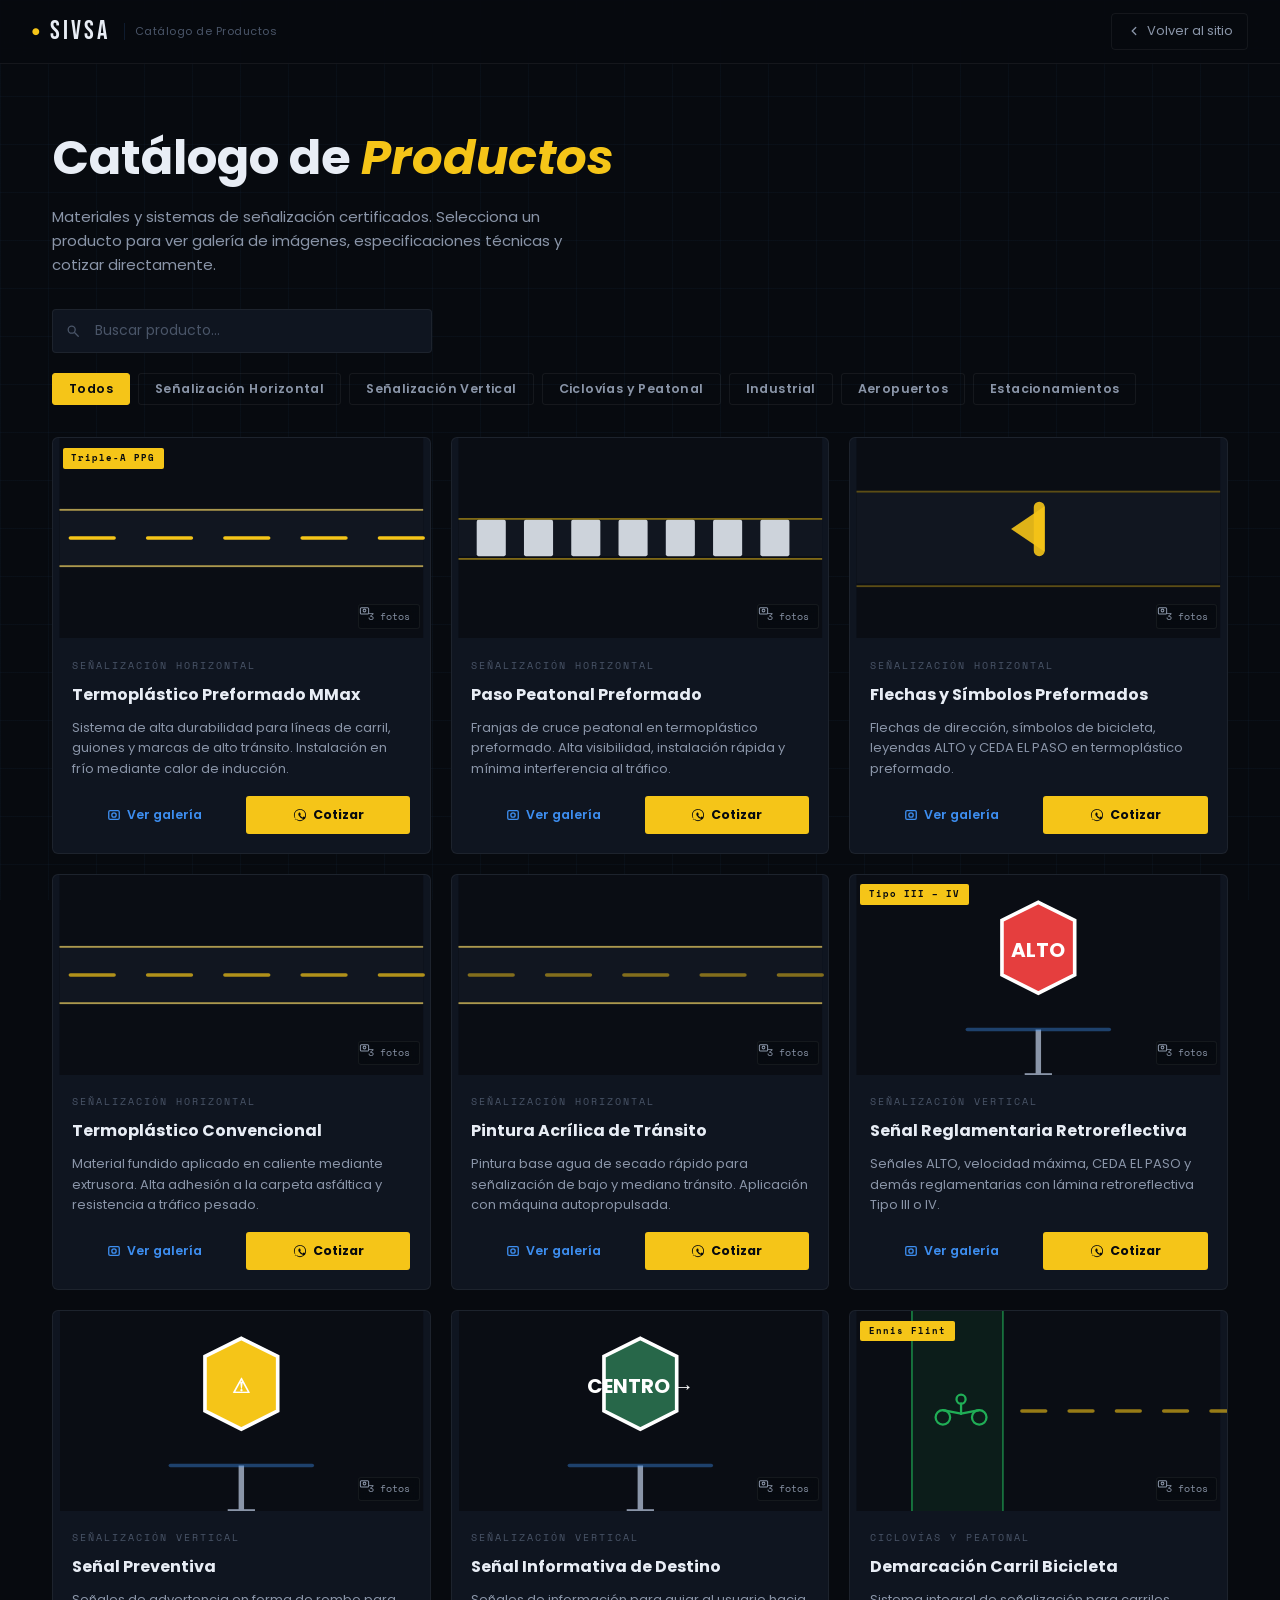
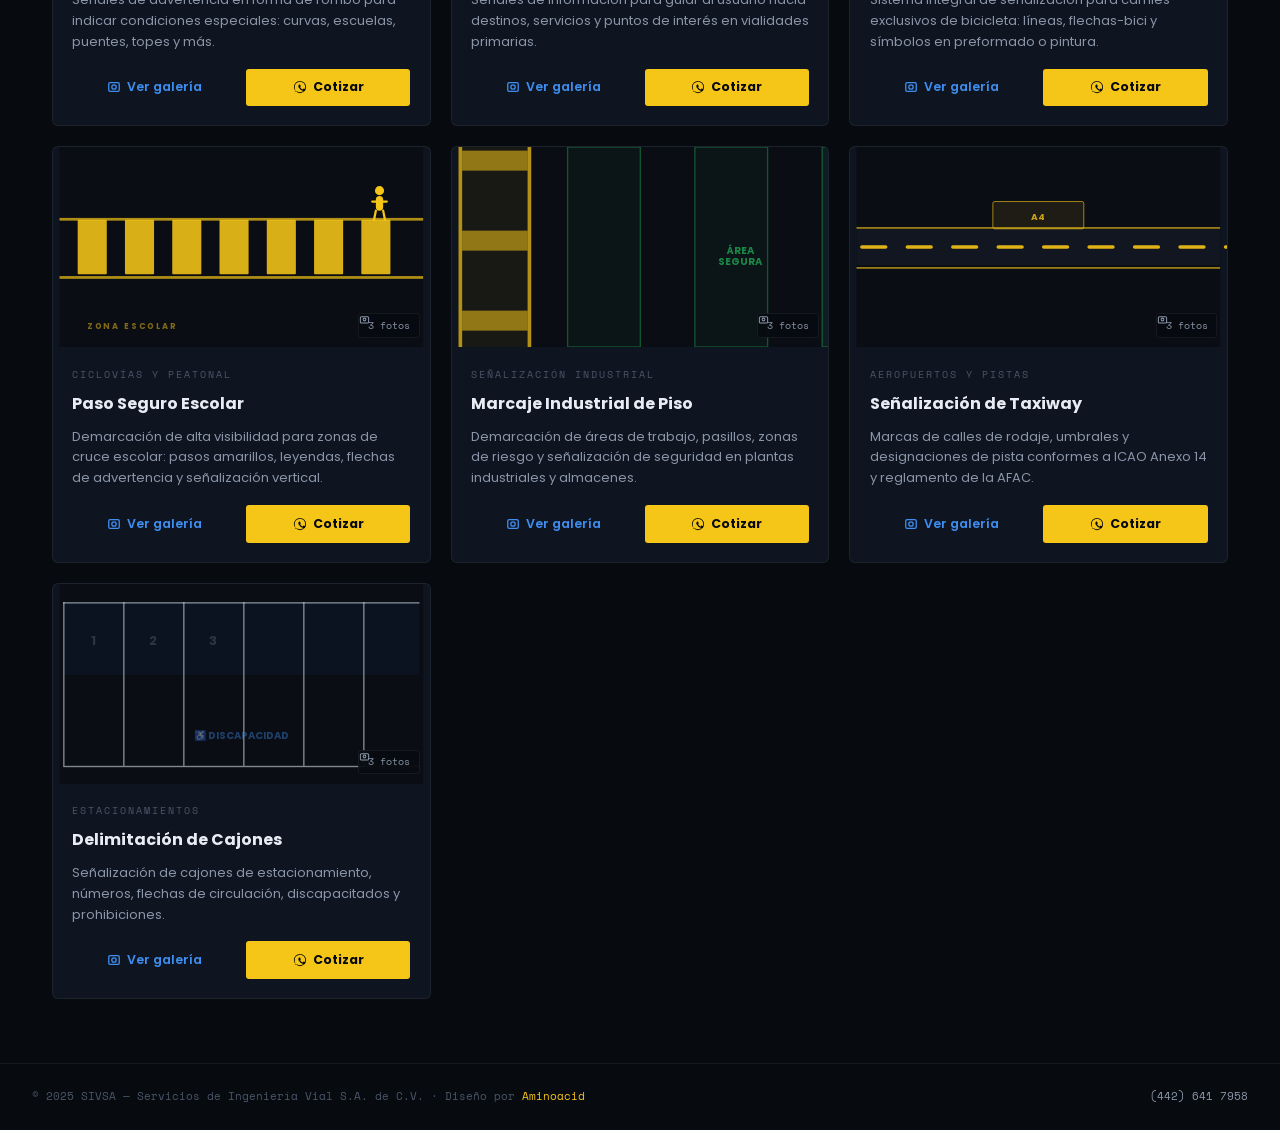
==== Presentacion/index.html @ 57bcfd69 "presentation" ====
<!DOCTYPE html>
<html lang="es">
<head>
<meta charset="UTF-8">
<meta name="viewport" content="width=device-width, initial-scale=1.0">
<meta name="description" content="SIVSA — Catálogo de productos de señalización vial. Termoplásticos preformados, señalética vertical, ciclovías y más.">
<title>Catálogo de Productos — SIVSA</title>
<link rel="preconnect" href="https://fonts.googleapis.com">
<link rel="preconnect" href="https://fonts.gstatic.com" crossorigin>
<link href="https://fonts.googleapis.com/css2?family=Bebas+Neue&family=Poppins:ital,wght@0,400;0,500;0,600;0,700;1,400;1,600&family=Space+Mono:wght@400&display=swap" rel="stylesheet">
<style>
:root{
  --bg:#070A0F;--bg2:#0C1018;--bgc:#0F1520;--bge:#18202C;
  --a:#F5C518;--ad:rgba(245,197,24,.10);--ag:rgba(245,197,24,.22);--ab:rgba(245,197,24,.28);
  --b:#3D8EF0;--bd:rgba(61,142,240,.07);--bb:rgba(61,142,240,.14);
  --t1:#E8EDF5;--t2:#8A95A8;--t3:#4A5568;
  --bc:rgba(255,255,255,.06);--gl:rgba(61,142,240,.038);
  --fh:'Poppins',system-ui,sans-serif;
  --fb:'Poppins',system-ui,sans-serif;
  --fm:'Space Mono',monospace;
  --ease:.22s ease;
}
*,*::before,*::after{box-sizing:border-box;margin:0;padding:0}
html{scroll-behavior:smooth}
body{background:var(--bg);color:var(--t1);font-family:var(--fb);font-size:16px;line-height:1.6;overflow-x:hidden;
  background-image:linear-gradient(var(--gl) 1px,transparent 1px),linear-gradient(90deg,var(--gl) 1px,transparent 1px);
  background-size:48px 48px;background-attachment:fixed}
a{color:inherit;text-decoration:none}
svg{display:block}
button{cursor:pointer;font-family:inherit}

/* HEADER */
.site-header{
  position:sticky;top:0;z-index:50;
  background:rgba(7,10,15,.94);backdrop-filter:blur(14px);-webkit-backdrop-filter:blur(14px);
  border-bottom:1px solid var(--bc);padding:0 2rem;
  display:flex;align-items:center;justify-content:space-between;height:64px}
.header-logo{display:flex;align-items:center;gap:10px}
.logo-word{font-family:'Bebas Neue',sans-serif;font-size:26px;letter-spacing:3px;color:var(--t1)}
.logo-dot{color:var(--a);font-size:9px}
.logo-tag{font-size:11px;color:var(--t3);letter-spacing:.5px;border-left:1px solid var(--bb);padding-left:10px;margin-left:4px}
.header-back{display:flex;align-items:center;gap:6px;font-size:13px;color:var(--t2);
  padding:.45rem .9rem;border:1px solid var(--bc);border-radius:4px;
  transition:color var(--ease),border-color var(--ease)}
.header-back:hover{color:var(--a);border-color:var(--ab)}
.header-back svg{width:14px;height:14px}

/* PAGE TITLE */
.cat-hero{padding:3.5rem 2rem 2rem;max-width:1240px;margin:0 auto}
.cat-hero h1{font-family:var(--fh);font-size:clamp(1.8rem,4vw,3rem);font-weight:700;margin-bottom:.5rem}
.cat-hero p{font-size:15px;color:var(--t2);max-width:560px}

/* CONTROLS: SEARCH + FILTER */
.controls{max-width:1240px;margin:0 auto;padding:0 2rem 2rem;
  display:flex;flex-direction:column;gap:1.25rem}
.search-wrap{position:relative;max-width:380px}
.search-wrap input{
  width:100%;background:var(--bgc);border:1px solid var(--bc);border-radius:4px;
  padding:.65rem 1rem .65rem 2.6rem;color:var(--t1);font-size:14px;outline:none;
  transition:border-color var(--ease);font-family:var(--fb)}
.search-wrap input::placeholder{color:var(--t3)}
.search-wrap input:focus{border-color:var(--bb)}
.search-wrap svg{position:absolute;left:.85rem;top:50%;transform:translateY(-50%);
  width:14px;height:14px;color:var(--t3);pointer-events:none}
.filters{display:flex;gap:.5rem;flex-wrap:wrap}
.filter-btn{
  background:none;border:1px solid var(--bc);border-radius:3px;
  padding:.4rem 1rem;font-size:12.5px;font-weight:600;color:var(--t2);
  letter-spacing:.4px;transition:all var(--ease)}
.filter-btn:hover{border-color:var(--bb);color:var(--t1)}
.filter-btn.active{background:var(--a);border-color:var(--a);color:var(--bg)}

/* PRODUCT GRID */
.cat-grid{
  max-width:1240px;margin:0 auto;padding:0 2rem 4rem;
  display:grid;grid-template-columns:repeat(3,1fr);gap:1.25rem}
.product-card{
  background:var(--bgc);border:1px solid var(--bc);border-radius:6px;
  overflow:hidden;display:flex;flex-direction:column;
  transition:border-color var(--ease),transform var(--ease),box-shadow var(--ease);
  animation:cardIn .4s ease both}
@keyframes cardIn{from{opacity:0;transform:translateY(16px)}to{opacity:1;transform:translateY(0)}}
.product-card:hover{border-color:var(--bb);transform:translateY(-3px);box-shadow:0 12px 32px rgba(0,0,0,.3)}

.card-visual{
  position:relative;height:200px;overflow:hidden;
  display:flex;align-items:center;justify-content:center;cursor:pointer}
.card-visual svg{width:100%;height:100%;position:absolute;inset:0}
.card-photo-count{
  position:absolute;bottom:.6rem;right:.6rem;
  background:rgba(7,10,15,.8);backdrop-filter:blur(6px);
  border:1px solid var(--bc);border-radius:3px;
  padding:.2rem .55rem;font-family:var(--fm);font-size:10px;color:var(--t2);
  display:flex;align-items:center;gap:5px}
.card-photo-count svg{width:11px;height:11px}
.card-badge{
  position:absolute;top:.6rem;left:.6rem;
  background:var(--a);color:var(--bg);
  font-family:var(--fm);font-size:9px;font-weight:700;letter-spacing:1px;
  padding:.2rem .55rem;border-radius:2px}

.card-body{padding:1.2rem;flex:1;display:flex;flex-direction:column;gap:.75rem}
.card-cat{font-family:var(--fm);font-size:9.5px;letter-spacing:2px;text-transform:uppercase;color:var(--t3)}
.card-name{font-size:1rem;font-weight:700;line-height:1.3}
.card-desc{font-size:13px;color:var(--t2);line-height:1.6;flex:1}
.card-actions{display:flex;gap:.6rem;margin-top:.25rem}
.btn-gallery{
  flex:1;background:none;border:1px solid var(--bm);border-radius:3px;
  padding:.55rem;font-size:12.5px;font-weight:600;color:var(--b);
  display:flex;align-items:center;justify-content:center;gap:6px;
  transition:background var(--ease),border-color var(--ease),color var(--ease)}
.btn-gallery:hover{background:var(--bd);border-color:var(--b);color:var(--t1)}
.btn-gallery svg{width:14px;height:14px}
.btn-quote{
  flex:1;background:var(--a);border:none;border-radius:3px;
  padding:.55rem;font-size:12.5px;font-weight:700;color:var(--bg);
  display:flex;align-items:center;justify-content:center;gap:6px;
  transition:background var(--ease),transform var(--ease)}
.btn-quote:hover{background:#FFD43B;transform:translateY(-1px)}
.btn-quote svg{width:14px;height:14px}

/* EMPTY STATE */
.empty-state{
  grid-column:1/-1;text-align:center;padding:4rem 2rem;
  color:var(--t3);font-size:14px}
.empty-state svg{width:40px;height:40px;margin:0 auto 1rem;opacity:.3}

/* LIGHTBOX */
.lb{
  position:fixed;inset:0;z-index:200;
  display:flex;flex-direction:column;
  background:rgba(4,6,10,.96);backdrop-filter:blur(20px);-webkit-backdrop-filter:blur(20px);
  opacity:0;pointer-events:none;transition:opacity .28s ease}
.lb.open{opacity:1;pointer-events:all}

.lb-top{
  display:flex;align-items:center;justify-content:space-between;
  padding:.9rem 1.5rem;border-bottom:1px solid var(--bc);flex-shrink:0}
.lb-top-left{display:flex;align-items:center;gap:1rem}
.lb-cat{font-family:var(--fm);font-size:9.5px;letter-spacing:2px;text-transform:uppercase;color:var(--a)}
.lb-name{font-size:1.1rem;font-weight:700}
.lb-close{
  background:none;border:1px solid var(--bc);border-radius:3px;
  width:36px;height:36px;display:flex;align-items:center;justify-content:center;
  color:var(--t2);font-size:18px;transition:border-color var(--ease),color var(--ease)}
.lb-close:hover{border-color:var(--t2);color:var(--t1)}

.lb-body{flex:1;display:grid;grid-template-columns:1fr 340px;overflow:hidden;min-height:0}

/* Visual panel */
.lb-visual-wrap{
  position:relative;background:var(--bg2);display:flex;align-items:center;justify-content:center;overflow:hidden}
.lb-visual-frame{width:100%;height:100%;position:relative;overflow:hidden}
.lb-slide{
  position:absolute;inset:0;display:flex;align-items:center;justify-content:center;
  transition:opacity .3s ease,transform .3s ease}
.lb-slide.active{opacity:1;transform:translateX(0);z-index:1}
.lb-slide.prev-exit{opacity:0;transform:translateX(-3%);z-index:0}
.lb-slide.next-exit{opacity:0;transform:translateX(3%);z-index:0}
.lb-slide svg{width:100%;height:100%;object-fit:cover}
.lb-slide-label{
  position:absolute;bottom:1.2rem;left:1.2rem;
  background:rgba(7,10,15,.85);border:1px solid var(--bc);
  border-radius:3px;padding:.35rem .7rem;
  font-family:var(--fm);font-size:10px;color:var(--t2)}

/* Nav arrows */
.lb-arr{
  position:absolute;top:50%;transform:translateY(-50%);
  background:rgba(7,10,15,.8);border:1px solid var(--bc);border-radius:3px;
  width:40px;height:40px;display:flex;align-items:center;justify-content:center;
  color:var(--t1);font-size:18px;z-index:10;
  transition:background var(--ease),border-color var(--ease)}
.lb-arr:hover{background:rgba(245,197,24,.15);border-color:var(--ab)}
.lb-arr.left{left:1rem}
.lb-arr.right{right:1rem}

/* Thumbnail strip */
.lb-thumbs{
  position:absolute;bottom:1rem;left:50%;transform:translateX(-50%);
  display:flex;gap:.4rem;z-index:10}
.lb-thumb{
  width:52px;height:36px;border-radius:3px;overflow:hidden;
  border:2px solid transparent;cursor:pointer;
  transition:border-color var(--ease),opacity var(--ease);opacity:.5}
.lb-thumb.active{border-color:var(--a);opacity:1}
.lb-thumb svg{width:100%;height:100%}

/* Info panel */
.lb-info{
  border-left:1px solid var(--bc);padding:1.5rem;
  display:flex;flex-direction:column;gap:1.25rem;overflow-y:auto}
.lb-img-desc{font-size:13px;color:var(--t2);line-height:1.65;
  padding:.75rem;background:var(--bge);border-radius:3px}
.lb-specs-title{font-family:var(--fm);font-size:9.5px;letter-spacing:2px;text-transform:uppercase;color:var(--t3)}
.lb-specs{display:flex;flex-direction:column;gap:.5rem}
.lb-spec{display:flex;justify-content:space-between;align-items:flex-start;gap:1rem;
  padding:.5rem 0;border-bottom:1px solid var(--bc);font-size:13px}
.lb-spec:last-child{border:none}
.spec-k{color:var(--t3);flex-shrink:0}
.spec-v{color:var(--t1);font-weight:600;text-align:right}
.lb-cta{
  margin-top:auto;display:flex;flex-direction:column;gap:.6rem}
.lb-cta p{font-size:12px;color:var(--t3)}
.btn-wa-full{
  display:flex;align-items:center;justify-content:center;gap:8px;
  padding:.75rem 1rem;background:#25D366;border:none;border-radius:4px;
  color:#fff;font-weight:700;font-size:14px;
  transition:background var(--ease),transform var(--ease)}
.btn-wa-full:hover{background:#1ebe5c;transform:translateY(-1px)}
.btn-wa-full svg{width:18px;height:18px}

/* FOOTER */
.cat-footer{
  border-top:1px solid var(--bc);padding:1.5rem 2rem;
  display:flex;align-items:center;justify-content:space-between;
  font-family:var(--fm);font-size:11px;color:var(--t3)}
.cat-footer a{color:var(--t2);transition:color var(--ease)}
.cat-footer a:hover{color:var(--a)}

/* RESPONSIVE */
@media(max-width:900px){
  .cat-grid{grid-template-columns:repeat(2,1fr)}
  .lb-body{grid-template-columns:1fr}
  .lb-info{max-height:240px;border-left:none;border-top:1px solid var(--bc)}
}
@media(max-width:600px){
  .cat-grid{grid-template-columns:1fr;padding:0 1.25rem 3rem}
  .controls,.cat-hero{padding-left:1.25rem;padding-right:1.25rem}
  .site-header{padding:0 1.25rem}
  .logo-tag{display:none}
  .lb-body{grid-template-columns:1fr}
}
</style>
</head>
<body>

<!-- HEADER -->
<header class="site-header">
  <div class="header-logo">
    <span class="logo-dot">●</span>
    <span class="logo-word">SIVSA</span>
    <span class="logo-tag">Catálogo de Productos</span>
  </div>
  <a href="../index.html" class="header-back">
    <svg viewBox="0 0 16 16" fill="none" stroke="currentColor" stroke-width="1.5" stroke-linecap="round">
      <path d="M10 4L6 8l4 4"/>
    </svg>
    Volver al sitio
  </a>
</header>

<!-- PAGE TITLE -->
<div class="cat-hero">
  <h1>Catálogo de <em style="color:var(--a);font-style:italic">Productos</em></h1>
  <p>Materiales y sistemas de señalización certificados. Selecciona un producto para ver galería de imágenes, especificaciones técnicas y cotizar directamente.</p>
</div>

<!-- CONTROLS -->
<div class="controls">
  <div class="search-wrap">
    <svg viewBox="0 0 16 16" fill="none" stroke="currentColor" stroke-width="1.5" stroke-linecap="round">
      <circle cx="6.5" cy="6.5" r="4"/><line x1="10" y1="10" x2="14" y2="14"/>
    </svg>
    <input type="text" id="search" placeholder="Buscar producto..." autocomplete="off" aria-label="Buscar producto">
  </div>
  <div class="filters" id="filters" role="group" aria-label="Filtrar por categoría"></div>
</div>

<!-- PRODUCT GRID -->
<div class="cat-grid" id="grid" aria-live="polite"></div>

<!-- LIGHTBOX -->
<div class="lb" id="lb" role="dialog" aria-modal="true" aria-label="Galería de producto">
  <div class="lb-top">
    <div class="lb-top-left">
      <span class="lb-cat" id="lb-cat"></span>
      <span class="lb-name" id="lb-name"></span>
    </div>
    <button class="lb-close" onclick="closeLB()" aria-label="Cerrar galería">✕</button>
  </div>
  <div class="lb-body">
    <div class="lb-visual-wrap">
      <div class="lb-visual-frame" id="lb-frame"></div>
      <button class="lb-arr left" onclick="navLB(-1)" aria-label="Imagen anterior">←</button>
      <button class="lb-arr right" onclick="navLB(1)" aria-label="Imagen siguiente">→</button>
      <div class="lb-thumbs" id="lb-thumbs"></div>
    </div>
    <div class="lb-info">
      <div class="lb-img-desc" id="lb-img-desc"></div>
      <div class="lb-specs-title">Especificaciones técnicas</div>
      <div class="lb-specs" id="lb-specs"></div>
      <div class="lb-cta">
        <p>¿Te interesa este producto? Cotiza sin costo.</p>
        <a class="btn-wa-full" id="lb-wa" target="_blank" rel="noopener">
          <svg viewBox="0 0 24 24" fill="white"><path d="M17.472 14.382c-.297-.149-1.758-.867-2.03-.967-.273-.099-.471-.148-.67.15-.197.297-.767.966-.94 1.164-.173.199-.347.223-.644.075-.297-.15-1.255-.463-2.39-1.475-.883-.788-1.48-1.761-1.653-2.059-.173-.297-.018-.458.13-.606.134-.133.298-.347.446-.52.149-.174.198-.298.298-.497.099-.198.05-.371-.025-.52-.075-.149-.669-1.612-.916-2.207-.242-.579-.487-.5-.669-.51-.173-.008-.371-.01-.57-.01-.198 0-.52.074-.792.372-.272.297-1.04 1.016-1.04 2.479 0 1.462 1.065 2.875 1.213 3.074.149.198 2.096 3.2 5.077 4.487.709.306 1.262.489 1.694.625.712.227 1.36.195 1.871.118.571-.085 1.758-.719 2.006-1.413.248-.694.248-1.289.173-1.413-.074-.124-.272-.198-.57-.347m-5.421 7.403h-.004a9.87 9.87 0 01-5.031-1.378l-.361-.214-3.741.982.998-3.648-.235-.374a9.86 9.86 0 01-1.51-5.26c.001-5.45 4.436-9.884 9.888-9.884 2.64 0 5.122 1.03 6.988 2.898a9.825 9.825 0 012.893 6.994c-.003 5.45-4.437 9.884-9.885 9.884m8.413-18.297A11.815 11.815 0 0012.05 0C5.495 0 .16 5.335.157 11.892c0 2.096.547 4.142 1.588 5.945L.057 24l6.305-1.654a11.882 11.882 0 005.683 1.448h.005c6.554 0 11.89-5.335 11.893-11.893a11.821 11.821 0 00-3.48-8.413z"/></svg>
          Cotizar por WhatsApp
        </a>
      </div>
    </div>
  </div>
</div>

<!-- FOOTER -->
<footer class="cat-footer">
  <span>© 2025 SIVSA — Servicios de Ingeniería Vial S.A. de C.V. · Diseño por <span style="color:var(--a)">Aminoacid</span></span>
  <a href="tel:+524426417958">(442) 641 7958</a>
</footer>

<script>
/* ── SVG SCENE GENERATORS ─────────────────────────────────────────── */
const S = {
  /* Road with center dashes — amber */
  roadDashes:(a=1)=>`<svg viewBox="0 0 400 220" xmlns="http://www.w3.org/2000/svg">
    <rect width="400" height="220" fill="#0a0d14"/>
    <rect x="0" y="80" width="400" height="60" fill="#111620"/>
    <rect x="0" y="78" width="400" height="2" fill="#F5C518" opacity=".6"/>
    <rect x="0" y="140" width="400" height="2" fill="#F5C518" opacity=".6"/>
    ${[0,1,2,3,4].map(i=>`<rect x="${i*85+10}" y="108" width="52" height="4" rx="2" fill="#F5C518" opacity="${a}"/>`).join('')}
    <rect x="0" y="78" width="400" height="2" fill="#E8EDF5" opacity=".25"/>
    <rect x="0" y="140" width="400" height="2" fill="#E8EDF5" opacity=".25"/>
  </svg>`,

  /* Crosswalk — white stripes */
  crosswalk:(tint='#F5C518')=>`<svg viewBox="0 0 400 220" xmlns="http://www.w3.org/2000/svg">
    <rect width="400" height="220" fill="#0a0d14"/>
    <rect x="0" y="90" width="400" height="40" fill="#111620"/>
    ${[0,1,2,3,4,5,6].map(i=>`<rect x="${i*52+20}" y="90" width="32" height="40" rx="2" fill="#E8EDF5" opacity=".88"/>`).join('')}
    <rect x="0" y="88" width="400" height="2" fill="${tint}" opacity=".5"/>
    <rect x="0" y="132" width="400" height="2" fill="${tint}" opacity=".5"/>
  </svg>`,

  /* Arrow — turn left */
  arrow:(color='#F5C518')=>`<svg viewBox="0 0 400 220" xmlns="http://www.w3.org/2000/svg">
    <rect width="400" height="220" fill="#0a0d14"/>
    <rect x="0" y="60" width="400" height="100" fill="#111620"/>
    <g transform="translate(170,70)">
      <rect x="25" y="0" width="12" height="60" rx="6" fill="${color}" opacity=".9"/>
      <polygon points="0,30 37,5 37,55" fill="${color}" opacity=".9"/>
    </g>
    <rect x="0" y="58" width="400" height="2" fill="${color}" opacity=".35"/>
    <rect x="0" y="162" width="400" height="2" fill="${color}" opacity=".35"/>
  </svg>`,

  /* Bike lane — green */
  bikeLane:()=>`<svg viewBox="0 0 400 220" xmlns="http://www.w3.org/2000/svg">
    <rect width="400" height="220" fill="#0a0d14"/>
    <rect x="60" y="0" width="100" height="220" fill="rgba(37,211,102,.08)"/>
    <rect x="60" y="0" width="2" height="220" fill="#25D366" opacity=".5"/>
    <rect x="160" y="0" width="2" height="220" fill="#25D366" opacity=".5"/>
    <g transform="translate(95,85)" fill="#25D366" opacity=".8">
      <circle cx="20" cy="12" r="5" stroke="#25D366" stroke-width="2.5" fill="none"/>
      <circle cx="0" cy="32" r="8" stroke="#25D366" stroke-width="2.5" fill="none"/>
      <circle cx="40" cy="32" r="8" stroke="#25D366" stroke-width="2.5" fill="none"/>
      <line x1="20" y1="17" x2="20" y2="28" stroke="#25D366" stroke-width="2.5" stroke-linecap="round"/>
      <line x1="20" y1="28" x2="0" y2="24" stroke="#25D366" stroke-width="2.5" stroke-linecap="round"/>
      <line x1="20" y1="28" x2="40" y2="24" stroke="#25D366" stroke-width="2.5" stroke-linecap="round"/>
    </g>
    ${[0,1,2,3,4].map(i=>`<rect x="${i*52+180}" y="108" width="30" height="4" rx="2" fill="#F5C518" opacity=".6"/>`).join('')}
  </svg>`,

  /* Vertical sign */
  sign:(color='#e53e3e',text='ALTO')=>`<svg viewBox="0 0 400 220" xmlns="http://www.w3.org/2000/svg">
    <rect width="400" height="220" fill="#0a0d14"/>
    <line x1="200" y1="170" x2="200" y2="220" stroke="#8A95A8" stroke-width="6"/>
    <line x1="185" y1="220" x2="215" y2="220" stroke="#8A95A8" stroke-width="4"/>
    <polygon points="200,30 240,50 240,110 200,130 160,110 160,50" fill="${color}" stroke="white" stroke-width="4"/>
    <text x="200" y="90" text-anchor="middle" font-family="Poppins,sans-serif" font-weight="700" font-size="22" fill="white">${text}</text>
    <rect x="120" y="168" width="160" height="4" rx="2" fill="#3D8EF0" opacity=".4"/>
  </svg>`,

  /* Speed sign */
  speedSign:(n='60')=>`<svg viewBox="0 0 400 220" xmlns="http://www.w3.org/2000/svg">
    <rect width="400" height="220" fill="#0a0d14"/>
    <line x1="200" y1="165" x2="200" y2="220" stroke="#8A95A8" stroke-width="6"/>
    <circle cx="200" cy="95" r="62" fill="white" stroke="#e53e3e" stroke-width="8"/>
    <circle cx="200" cy="95" r="50" fill="white"/>
    <text x="200" y="108" text-anchor="middle" font-family="Poppins,sans-serif" font-weight="700" font-size="42" fill="#1a202c">${n}</text>
  </svg>`,

  /* Industrial floor */
  industrial:()=>`<svg viewBox="0 0 400 220" xmlns="http://www.w3.org/2000/svg">
    <rect width="400" height="220" fill="#0a0d14"/>
    <rect x="0" y="0" width="80" height="220" fill="rgba(245,197,24,.06)"/>
    <rect x="0" y="0" width="4" height="220" fill="#F5C518" opacity=".7"/>
    <rect x="76" y="0" width="4" height="220" fill="#F5C518" opacity=".7"/>
    ${[0,1,2,3,4].map(i=>`<rect x="4" y="${i*44+4}" width="72" height="22" rx="0" fill="#F5C518" opacity="${i%2===0?.55:.0}"/>`).join('')}
    ${[0,1,2].map(i=>`<rect x="${i*140+120}" y="0" width="80" height="220" fill="rgba(37,211,102,.04)" stroke="#25D366" stroke-width="1.5" stroke-opacity=".35" fill-opacity="1"/>`).join('')}
    <text x="310" y="118" text-anchor="middle" font-family="Poppins,sans-serif" font-weight="700" font-size="11" fill="#25D366" opacity=".6">ÁREA</text>
    <text x="310" y="130" text-anchor="middle" font-family="Poppins,sans-serif" font-weight="700" font-size="11" fill="#25D366" opacity=".6">SEGURA</text>
  </svg>`,

  /* Parking grid */
  parking:()=>`<svg viewBox="0 0 400 220" xmlns="http://www.w3.org/2000/svg">
    <rect width="400" height="220" fill="#0a0d14"/>
    ${[0,1,2,3,4,5].map(i=>`<rect x="${i*66+4}" y="20" width="1.5" height="180" fill="#E8EDF5" opacity=".55"/>`).join('')}
    <rect x="4" y="20" width="392" height="1.5" fill="#E8EDF5" opacity=".55"/>
    <rect x="4" y="200" width="392" height="1.5" fill="#E8EDF5" opacity=".55"/>
    <rect x="4" y="20" width="392" height="80" fill="rgba(61,142,240,.05)"/>
    <text x="37" y="67" text-anchor="middle" font-family="Poppins,sans-serif" font-size="14" font-weight="700" fill="#E8EDF5" opacity=".15">1</text>
    <text x="103" y="67" text-anchor="middle" font-family="Poppins,sans-serif" font-size="14" font-weight="700" fill="#E8EDF5" opacity=".15">2</text>
    <text x="169" y="67" text-anchor="middle" font-family="Poppins,sans-serif" font-size="14" font-weight="700" fill="#E8EDF5" opacity=".15">3</text>
    <text x="200" y="170" text-anchor="middle" font-family="Poppins,sans-serif" font-size="11" font-weight="700" fill="#3D8EF0" opacity=".4">♿  DISCAPACIDAD</text>
  </svg>`,

  /* Airport taxiway */
  airport:()=>`<svg viewBox="0 0 400 220" xmlns="http://www.w3.org/2000/svg">
    <rect width="400" height="220" fill="#0a0d14"/>
    <rect x="0" y="90" width="400" height="40" fill="#111620"/>
    ${[0,1,2,3,4,5,6,7,8].map(i=>`<rect x="${i*50+4}" y="108" width="30" height="4" rx="2" fill="#F5C518" opacity=".9"/>`).join('')}
    <rect x="0" y="88" width="400" height="2" fill="#F5C518" opacity=".6"/>
    <rect x="0" y="132" width="400" height="2" fill="#F5C518" opacity=".6"/>
    <rect x="150" y="60" width="100" height="30" rx="2" fill="rgba(245,197,24,.12)" stroke="#F5C518" stroke-width="1" opacity=".7"/>
    <text x="200" y="80" text-anchor="middle" font-family="Poppins,sans-serif" font-size="10" font-weight="700" fill="#F5C518" opacity=".8">A4</text>
  </svg>`,

  /* Material close-up texture */
  texture:(color='#F5C518')=>`<svg viewBox="0 0 400 220" xmlns="http://www.w3.org/2000/svg">
    <defs>
      <pattern id="beads" x="0" y="0" width="20" height="20" patternUnits="userSpaceOnUse">
        <circle cx="10" cy="10" r="1.5" fill="white" opacity=".4"/>
        <circle cx="3" cy="5" r="1" fill="white" opacity=".25"/>
        <circle cx="16" cy="16" r="1.2" fill="white" opacity=".35"/>
      </pattern>
    </defs>
    <rect width="400" height="220" fill="${color}" opacity=".85"/>
    <rect width="400" height="220" fill="#0a0d14" opacity=".3"/>
    <rect width="400" height="220" fill="url(#beads)"/>
    <text x="200" y="120" text-anchor="middle" font-family="Space Mono,monospace" font-size="10" fill="rgba(255,255,255,.3)" letter-spacing="3">MICROESFERAS DE VIDRIO INTEGRADAS</text>
  </svg>`,

  /* Night retroreflection simulation */
  night:(color='#F5C518')=>`<svg viewBox="0 0 400 220" xmlns="http://www.w3.org/2000/svg">
    <rect width="400" height="220" fill="#020408"/>
    <rect x="0" y="95" width="400" height="30" fill="#0a0d14"/>
    <defs>
      <radialGradient id="beam" cx="50%" cy="100%" r="80%">
        <stop offset="0%" stop-color="white" stop-opacity=".08"/>
        <stop offset="100%" stop-color="white" stop-opacity="0"/>
      </radialGradient>
    </defs>
    <rect width="400" height="220" fill="url(#beam)"/>
    ${[0,1,2,3,4].map(i=>`<rect x="${i*85+10}" y="104" width="52" height="6" rx="3" fill="${color}" opacity=".95" filter="url(#glow)"/>`).join('')}
    <defs>
      <filter id="glow">
        <feGaussianBlur stdDeviation="3" result="blur"/>
        <feMerge><feMergeNode in="blur"/><feMergeNode in="SourceGraphic"/></feMerge>
      </filter>
    </defs>
    ${[0,1,2,3,4].map(i=>`<rect x="${i*85+10}" y="104" width="52" height="6" rx="3" fill="${color}" opacity=".9"/>`).join('')}
    <text x="200" y="190" text-anchor="middle" font-family="Space Mono,monospace" font-size="9" fill="rgba(255,255,255,.25)" letter-spacing="2">VISIBILIDAD NOCTURNA — RETROREFLECTIVIDAD ALTA</text>
  </svg>`,

  /* School pedestrian */
  school:()=>`<svg viewBox="0 0 400 220" xmlns="http://www.w3.org/2000/svg">
    <rect width="400" height="220" fill="#0a0d14"/>
    ${[0,1,2,3,4,5,6].map(i=>`<rect x="${i*52+20}" y="80" width="32" height="60" rx="1" fill="#F5C518" opacity=".88"/>`).join('')}
    <rect x="0" y="78" width="400" height="3" fill="#F5C518" opacity=".7"/>
    <rect x="0" y="142" width="400" height="3" fill="#F5C518" opacity=".7"/>
    <g transform="translate(340,40)" fill="#F5C518">
      <circle cx="12" cy="8" r="5"/>
      <rect x="8" y="14" width="8" height="16" rx="4"/>
      <line x1="4" y1="20" x2="20" y2="20" stroke="#F5C518" stroke-width="2.5" stroke-linecap="round"/>
      <line x1="8" y1="30" x2="6" y2="40" stroke="#F5C518" stroke-width="2.5" stroke-linecap="round"/>
      <line x1="16" y1="30" x2="18" y2="40" stroke="#F5C518" stroke-width="2.5" stroke-linecap="round"/>
    </g>
    <text x="30" y="200" font-family="Poppins,sans-serif" font-size="9" font-weight="700" fill="#F5C518" opacity=".5" letter-spacing="2">ZONA ESCOLAR</text>
  </svg>`,
};

/* ── PRODUCT DATA ─────────────────────────────────────────────────── */
const CATS = [
  {id:'all',    label:'Todos'},
  {id:'horizontal', label:'Señalización Horizontal'},
  {id:'vertical',   label:'Señalización Vertical'},
  {id:'ciclovias',  label:'Ciclovías y Peatonal'},
  {id:'industrial', label:'Industrial'},
  {id:'aeropuertos',label:'Aeropuertos'},
  {id:'estacionamientos',label:'Estacionamientos'},
];

const PRODUCTS = [
  {
    id:1, cat:'horizontal', catLabel:'Señalización Horizontal', badge:'Triple-A PPG',
    name:'Termoplástico Preformado MMax',
    desc:'Sistema de alta durabilidad para líneas de carril, guiones y marcas de alto tránsito. Instalación en frío mediante calor de inducción.',
    specs:[['Durabilidad','5–7 años'],['Aplicación','En frío con calor'],['Colores','Blanco · Amarillo'],['Retroreflectividad','Alta — integrada'],['Norma','NMX-SCT-2-1-03'],['Proveedor','Ennis Flint']],
    images:[
      {svg:S.roadDashes(),label:'Vista de aplicación',desc:'Guiones centrales en carretera federal de alto tráfico. Apariencia uniforme a 12 meses de instalación.'},
      {svg:S.texture(),label:'Detalle del material',desc:'Superficie del termoplástico con microesferas de vidrio integradas que garantizan retroreflectividad máxima.'},
      {svg:S.night(),label:'Visibilidad nocturna',desc:'Bajo iluminación de faros a 100m. El material devuelve la luz hacia el conductor con alta intensidad.'},
    ]
  },
  {
    id:2, cat:'horizontal', catLabel:'Señalización Horizontal',
    name:'Paso Peatonal Preformado',
    desc:'Franjas de cruce peatonal en termoplástico preformado. Alta visibilidad, instalación rápida y mínima interferencia al tráfico.',
    specs:[['Durabilidad','4–6 años'],['Ancho de franja','45 cm estándar'],['Espaciado','45 cm'],['Colores','Blanco'],['Retroreflectividad','Alta'],['Norma','SCT-2-1-03']],
    images:[
      {svg:S.crosswalk(),label:'Vista aérea del cruce',desc:'Paso peatonal con 8 franjas instalado en intersección urbana de alta afluencia peatonal.'},
      {svg:S.texture('#E8EDF5'),label:'Textura retroreflectiva',desc:'Superficie con perfil antideslizante y microesferas de vidrio integradas para visibilidad en mojado.'},
      {svg:S.night('#E8EDF5'),label:'Retroreflexión nocturna',desc:'Visibilidad del paso peatonal bajo iluminación vehicular — resultado crítico para zonas escolares.'},
    ]
  },
  {
    id:3, cat:'horizontal', catLabel:'Señalización Horizontal',
    name:'Flechas y Símbolos Preformados',
    desc:'Flechas de dirección, símbolos de bicicleta, leyendas ALTO y CEDA EL PASO en termoplástico preformado.',
    specs:[['Material','Termoplástico preformado'],['Durabilidad','5–6 años'],['Colores','Blanco · Amarillo · Verde'],['Dimensiones','Según norma SCT'],['Retroreflectividad','Media-alta'],['Aplicación','En frío']],
    images:[
      {svg:S.arrow(),label:'Flecha de vuelta',desc:'Flecha direccional instalada en carril de acceso a vialidad primaria en Zapopan, Jalisco.'},
      {svg:S.crosswalk('#3D8EF0'),label:'Símbolo ciclista',desc:'Símbolo preformado de ciclovía instalado en carril exclusivo con material de alto contraste.'},
      {svg:S.texture('#3D8EF0'),label:'Detalle de acabado',desc:'Vista macro del material — perfil texturizado para mejor adhesión y agarre del neumático.'},
    ]
  },
  {
    id:4, cat:'horizontal', catLabel:'Señalización Horizontal',
    name:'Termoplástico Convencional',
    desc:'Material fundido aplicado en caliente mediante extrusora. Alta adhesión a la carpeta asfáltica y resistencia a tráfico pesado.',
    specs:[['Durabilidad','3–5 años'],['Aplicación','Caliente — extrusora'],['Temp. aplicación','180–200 °C'],['Colores','Blanco · Amarillo'],['Retroreflectividad','Media-alta'],['Norma','NMX-SCT-2-1-03']],
    images:[
      {svg:S.roadDashes(.7),label:'Línea continua',desc:'Línea de orilla continua aplicada en carretera estatal de 4 carriles — resistencia verificada a tráfico pesado.'},
      {svg:S.texture('#e8a200'),label:'Perfil del material',desc:'Sección transversal con espesor típico de 1.8–2.2mm — mayor masa que la pintura convencional.'},
      {svg:S.night('#e8a200'),label:'Rendimiento nocturno',desc:'Retroreflectividad a 2 años de instalación en zona de tráfico intenso.'},
    ]
  },
  {
    id:5, cat:'horizontal', catLabel:'Señalización Horizontal',
    name:'Pintura Acrílica de Tránsito',
    desc:'Pintura base agua de secado rápido para señalización de bajo y mediano tránsito. Aplicación con máquina autopropulsada.',
    specs:[['Durabilidad','1–2 años'],['Base','Agua acrílica'],['Secado','30–45 min'],['Colores','Blanco · Amarillo'],['Retroreflectividad','Media'],['Uso ideal','Zonas residenciales · Bajo tráfico']],
    images:[
      {svg:S.roadDashes(.5),label:'Aplicación en vía local',desc:'Guiones de carril en colonia residencial — solución económica para vialidades de bajo tránsito.'},
      {svg:S.texture('#fbbf24'),label:'Textura post-aplicación',desc:'Superficie con microesferas drop-on aplicadas durante la instalación para retroreflectividad inmediata.'},
      {svg:S.parking(),label:'Uso en estacionamiento',desc:'Delimitación de cajones en área comercial — acabado limpio con máquina autopropulsada.'},
    ]
  },
  {
    id:6, cat:'vertical', catLabel:'Señalización Vertical', badge:'Tipo III – IV',
    name:'Señal Reglamentaria Retroreflectiva',
    desc:'Señales ALTO, velocidad máxima, CEDA EL PASO y demás reglamentarias con lámina retroreflectiva Tipo III o IV.',
    specs:[['Sustrato','Aluminio anodizado 2mm'],['Retroreflectividad','Tipo III · Tipo IV'],['Vida útil lámina','10 años'],['Marco','Perfil omega galvanizado'],['Dimensiones','Según SCT-2-2-01'],['Norma','NMX-SCT-2-2-01']],
    images:[
      {svg:S.sign('#e53e3e','ALTO'),label:'Señal de ALTO octagonal',desc:'Señal ALTO en lámina retroreflectiva Tipo IV instalada en intersección urbana de Querétaro.'},
      {svg:S.speedSign('60'),label:'Señal de velocidad máxima',desc:'Límite de velocidad 60 km/h con fondo blanco y orla roja — cumple NMX-SCT-2-2-01.'},
      {svg:S.texture('#dc2626'),label:'Lámina retroreflectiva Tipo IV',desc:'Detalle de lámina prismática de alta intensidad — visible a 300m bajo iluminación vehicular.'},
    ]
  },
  {
    id:7, cat:'vertical', catLabel:'Señalización Vertical',
    name:'Señal Preventiva',
    desc:'Señales de advertencia en forma de rombo para indicar condiciones especiales: curvas, escuelas, puentes, topes y más.',
    specs:[['Forma','Rombo o rectángulo'],['Color','Amarillo / Negro'],['Sustrato','Aluminio 2mm'],['Lámina','Tipo I o III'],['Vida útil','7–10 años'],['Norma','NMX-SCT-2-2-01']],
    images:[
      {svg:S.sign('#F5C518','⚠'),label:'Señal preventiva estándar',desc:'Señal preventiva de cruce escolar instalada en avenida escolar con lámina Tipo III.'},
      {svg:S.sign('#F5C518','TOPE'),label:'Señal de tope',desc:'Advertencia de tope en lámina amarilla — uno de los señalamientos más comunes en zonas urbanas.'},
      {svg:S.texture('#c9a000'),label:'Lámina Tipo III',desc:'Lámina Engineering Grade Prismática — relación costo-efectividad óptima para vialidades secundarias.'},
    ]
  },
  {
    id:8, cat:'vertical', catLabel:'Señalización Vertical',
    name:'Señal Informativa de Destino',
    desc:'Señales de información para guiar al usuario hacia destinos, servicios y puntos de interés en vialidades primarias.',
    specs:[['Color','Verde / Blanco'],['Sustrato','Aluminio 2mm'],['Lámina','Tipo III o IV alta intensidad'],['Tipografía','SCT estándar'],['Tamaño','Variable por vía'],['Norma','NMX-SCT-2-2-01']],
    images:[
      {svg:S.sign('#276749','CENTRO →'),label:'Señal de destino',desc:'Señal informativa verde de destino instalada en boulevard de acceso a zona centro.'},
      {svg:S.sign('#1a4a6b','AEROPUERTO ✈'),label:'Señal de aeropuerto',desc:'Señalización informativa de acceso a aeropuerto con símbolo internacional y lámina Tipo IV.'},
      {svg:S.texture('#276749'),label:'Lámina alta intensidad',desc:'Lámina Tipo IV prismática — retroreflectividad superior para uso en vialidades de alta velocidad.'},
    ]
  },
  {
    id:9, cat:'ciclovias', catLabel:'Ciclovías y Peatonal', badge:'Ennis Flint',
    name:'Demarcación Carril Bicicleta',
    desc:'Sistema integral de señalización para carriles exclusivos de bicicleta: líneas, flechas-bici y símbolos en preformado o pintura.',
    specs:[['Material','Preformado o termoplástico'],['Color','Verde · Blanco'],['Durabilidad','4–6 años'],['Símbolo bici','Conforme SCT'],['Línea de carril','15 cm ancho'],['Norma','SCT-Ciclovías 2019']],
    images:[
      {svg:S.bikeLane(),label:'Carril bicicleta exclusivo',desc:'Ciclovía con demarcación preformada verde — Corregidora, Querétaro. Proyecto 2022–2023.'},
      {svg:S.arrow('#25D366'),label:'Flecha-bici preformada',desc:'Símbolo de carril bici con flecha directional — instalación en frío, resistencia 5 años comprobada.'},
      {svg:S.texture('#25D366'),label:'Material preformado verde',desc:'Termoplástico preformado en color verde — alta durabilidad y color estable sin decoloración UV.'},
    ]
  },
  {
    id:10, cat:'ciclovias', catLabel:'Ciclovías y Peatonal',
    name:'Paso Seguro Escolar',
    desc:'Demarcación de alta visibilidad para zonas de cruce escolar: pasos amarillos, leyendas, flechas de advertencia y señalización vertical.',
    specs:[['Color','Amarillo predominante'],['Material','Preformado o termoplástico'],['Visibilidad','Alta — Tipo IV opcional'],['Durabilidad','4–6 años'],['Componentes','Franja + leyenda + señal'],['Aplicaciones','Zonas K-12']],
    images:[
      {svg:S.school(),label:'Paso seguro completo',desc:'Sistema de paso seguro escolar instalado en acceso a primaria — Zapopan, Jalisco. 2021.'},
      {svg:S.crosswalk('#F5C518'),label:'Franjas amarillas de alta visibilidad',desc:'Paso peatonal en amarillo para contraste máximo con la carpeta asfáltica oscura.'},
      {svg:S.night('#F5C518'),label:'Retroreflexión nocturna',desc:'Visibilidad del cruce escolar en condiciones de iluminación reducida — resultado real a 80m.'},
    ]
  },
  {
    id:11, cat:'industrial', catLabel:'Señalización Industrial',
    name:'Marcaje Industrial de Piso',
    desc:'Demarcación de áreas de trabajo, pasillos, zonas de riesgo y señalización de seguridad en plantas industriales y almacenes.',
    specs:[['Material','Pintura epóxica o preformado'],['Colores','Amarillo · Blanco · Rojo · Verde'],['Resistencia','Tráfico de montacargas'],['Durabilidad','2–4 años'],['Norma','NOM-003-SEGOB'],['Usos','Planta · Almacén · CEDIS']],
    images:[
      {svg:S.industrial(),label:'Planta de producción',desc:'Demarcación de pasillos y zonas de trabajo en CEDIS logístico — Amazon Tlajomulco, 2022.'},
      {svg:S.texture('#F5C518'),label:'Cinta preformada de advertencia',desc:'Material preformado para bordes de advertencia y demarcación de zonas de peligro.'},
      {svg:S.crosswalk('#25D366'),label:'Área de tránsito peatonal',desc:'Separación visual de zona peatonal y zona de montacargas con material de alto contraste.'},
    ]
  },
  {
    id:12, cat:'aeropuertos', catLabel:'Aeropuertos y Pistas',
    name:'Señalización de Taxiway',
    desc:'Marcas de calles de rodaje, umbrales y designaciones de pista conformes a ICAO Anexo 14 y reglamento de la AFAC.',
    specs:[['Norma','ICAO Anexo 14 · AFAC'],['Colores','Amarillo · Blanco'],['Material','Preformado o termoplástico'],['Retroreflectividad','Clase I – II FAA'],['Resistencia','Tráfico aeronáutico'],['Durabilidad','3–5 años']],
    images:[
      {svg:S.airport(),label:'Calle de rodaje con designación',desc:'Marcas de taxiway con designación de pista y línea guía central — formato ICAO Anexo 14.'},
      {svg:S.roadDashes(),label:'Línea central de rodaje',desc:'Línea de guía central continua en termoplástico preformado — resistente a jet blast.'},
      {svg:S.night(),label:'Visibilidad nocturna en pista',desc:'Retroreflectividad de marcas de pista bajo iluminación de aeronave — verificación Class I FAA.'},
    ]
  },
  {
    id:13, cat:'estacionamientos', catLabel:'Estacionamientos',
    name:'Delimitación de Cajones',
    desc:'Señalización de cajones de estacionamiento, números, flechas de circulación, discapacitados y prohibiciones.',
    specs:[['Material','Pintura acrílica o preformado'],['Ancho estándar','2.5m · 5m largo'],['Cajones especiales','3.8m discapacitados'],['Colores','Blanco · Azul · Amarillo'],['Durabilidad','1–3 años según tráfico'],['Extra','Numeración · Flechas · Signos']],
    images:[
      {svg:S.parking(),label:'Vista aérea de estacionamiento',desc:'Delimitación completa de estacionamiento corporativo — 450 cajones incluidos especiales.'},
      {svg:S.crosswalk('#3D8EF0'),label:'Cajones de discapacidad',desc:'Zona de cajones para personas con discapacidad con símbolo internacional y franja de acceso.'},
      {svg:S.texture('#3D8EF0'),label:'Numeración de cajones',desc:'Numeración en preformado blanco de alta durabilidad — resistente a luz UV y tráfico vehicular.'},
    ]
  },
];

/* ── APP STATE ────────────────────────────────────────────────────── */
let activeFilter = 'all';
let searchQuery = '';
let lbProduct = null;
let lbSlide = 0;

/* ── RENDER FILTER BAR ────────────────────────────────────────────── */
function renderFilters() {
  const el = document.getElementById('filters');
  el.innerHTML = CATS.map(c => `
    <button class="filter-btn${c.id===activeFilter?' active':''}"
      onclick="setFilter('${c.id}')" aria-pressed="${c.id===activeFilter}">
      ${c.label}
    </button>`).join('');
}

function setFilter(id) {
  activeFilter = id;
  renderFilters();
  renderGrid();
}

/* ── RENDER GRID ──────────────────────────────────────────────────── */
function getFiltered() {
  return PRODUCTS.filter(p => {
    const matchCat = activeFilter === 'all' || p.cat === activeFilter;
    const q = searchQuery.toLowerCase();
    const matchQ = !q || p.name.toLowerCase().includes(q) || p.desc.toLowerCase().includes(q) || p.catLabel.toLowerCase().includes(q);
    return matchCat && matchQ;
  });
}

function renderGrid() {
  const grid = document.getElementById('grid');
  const list = getFiltered();
  if (!list.length) {
    grid.innerHTML = `<div class="empty-state">
      <svg viewBox="0 0 24 24" fill="none" stroke="currentColor" stroke-width="1.5"><circle cx="11" cy="11" r="8"/><line x1="21" y1="21" x2="16.65" y2="16.65"/></svg>
      <p>Sin resultados para "<strong>${searchQuery}</strong>"</p>
    </div>`;
    return;
  }
  grid.innerHTML = list.map((p, i) => `
    <article class="product-card" style="animation-delay:${i*0.04}s" aria-label="${p.name}">
      <div class="card-visual" onclick="openLB(${p.id})" role="button" tabindex="0"
        aria-label="Ver galería de ${p.name}"
        onkeydown="if(event.key==='Enter')openLB(${p.id})">
        ${p.images[0].svg}
        ${p.badge ? `<span class="card-badge">${p.badge}</span>` : ''}
        <div class="card-photo-count">
          <svg viewBox="0 0 16 16" fill="none" stroke="currentColor" stroke-width="1.5">
            <rect x="2" y="4" width="12" height="9" rx="1.5"/>
            <circle cx="8" cy="8" r="2"/>
          </svg>
          ${p.images.length} fotos
        </div>
      </div>
      <div class="card-body">
        <div class="card-cat">${p.catLabel}</div>
        <div class="card-name">${p.name}</div>
        <div class="card-desc">${p.desc}</div>
        <div class="card-actions">
          <button class="btn-gallery" onclick="openLB(${p.id})">
            <svg viewBox="0 0 16 16" fill="none" stroke="currentColor" stroke-width="1.5">
              <rect x="2" y="3" width="12" height="10" rx="1.5"/>
              <circle cx="8" cy="8" r="2.5"/>
            </svg>
            Ver galería
          </button>
          <a class="btn-quote"
            href="https://wa.me/524426417958?text=Hola+SIVSA%2C+me+interesa+cotizar%3A+${encodeURIComponent(p.name)}"
            target="_blank" rel="noopener">
            <svg viewBox="0 0 16 16" fill="none"><path d="M13.8 10.5c-.2-.1-1.2-.6-1.4-.7-.2-.1-.3-.1-.5.1-.1.2-.5.6-.6.8-.1.1-.2.15-.4.05-.2-.1-.85-.32-1.6-1-.6-.53-1-1.18-1.1-1.38-.1-.2 0-.31.09-.41.09-.1.2-.24.3-.36.1-.12.13-.2.2-.33.07-.13.03-.25-.02-.35-.05-.1-.45-1.08-.62-1.48-.16-.38-.33-.33-.45-.34-.12-.01-.25-.01-.38-.01-.13 0-.35.05-.53.25-.18.2-.7.68-.7 1.66s.72 1.93.82 2.06c.1.13 1.4 2.15 3.4 3.01.48.2.85.33 1.14.42.48.15.92.13 1.26.08.38-.06 1.18-.48 1.35-.95.16-.47.16-.87.11-.95-.05-.08-.18-.13-.38-.23z" fill="currentColor"/><path d="M7.98 1a7 7 0 100 14A7 7 0 007.98 1zm4.3 11.3A5.8 5.8 0 017.98 14a5.86 5.86 0 01-3.17-.93l-.23-.14L2.1 13.5l.6-2.2-.15-.24A5.86 5.86 0 012 7.98a5.98 5.98 0 0110.28-4.14A5.98 5.98 0 0113.96 8a5.86 5.86 0 01-1.68 4.3z" fill="currentColor"/></svg>
            Cotizar
          </a>
        </div>
      </div>
    </article>`).join('');
}

/* ── LIGHTBOX ─────────────────────────────────────────────────────── */
function openLB(id) {
  lbProduct = PRODUCTS.find(p => p.id === id);
  lbSlide = 0;
  renderLB();
  const lb = document.getElementById('lb');
  lb.classList.add('open');
  document.body.style.overflow = 'hidden';
  lb.querySelector('.lb-close').focus();
}

function closeLB() {
  document.getElementById('lb').classList.remove('open');
  document.body.style.overflow = '';
}

function navLB(dir) {
  const len = lbProduct.images.length;
  lbSlide = (lbSlide + dir + len) % len;
  renderLBSlide();
}

function goSlide(i) {
  lbSlide = i;
  renderLBSlide();
}

function renderLB() {
  const p = lbProduct;
  document.getElementById('lb-cat').textContent = p.catLabel;
  document.getElementById('lb-name').textContent = p.name;

  // Specs
  document.getElementById('lb-specs').innerHTML =
    p.specs.map(([k,v]) => `<div class="lb-spec"><span class="spec-k">${k}</span><span class="spec-v">${v}</span></div>`).join('');

  // WhatsApp
  document.getElementById('lb-wa').href =
    `https://wa.me/524426417958?text=Hola+SIVSA%2C+me+interesa+cotizar%3A+${encodeURIComponent(p.name)}`;

  // Thumbnails
  document.getElementById('lb-thumbs').innerHTML =
    p.images.map((img, i) =>
      `<div class="lb-thumb${i===lbSlide?' active':''}" onclick="goSlide(${i})" role="button" tabindex="0" aria-label="Vista ${i+1}">${img.svg}</div>`
    ).join('');

  renderLBSlide();
}

function renderLBSlide() {
  const img = lbProduct.images[lbSlide];
  const frame = document.getElementById('lb-frame');
  const thumbs = document.getElementById('lb-thumbs');

  // Update frame
  frame.innerHTML = `
    <div class="lb-slide active">
      ${img.svg}
      <div class="lb-slide-label">${img.label}</div>
    </div>`;

  // Update description
  document.getElementById('lb-img-desc').textContent = img.desc;

  // Update thumbnail active
  thumbs.querySelectorAll('.lb-thumb').forEach((t, i) =>
    t.classList.toggle('active', i === lbSlide));
}

/* ── KEYBOARD EVENTS ──────────────────────────────────────────────── */
document.addEventListener('keydown', e => {
  const lb = document.getElementById('lb');
  if (!lb.classList.contains('open')) return;
  if (e.key === 'Escape') closeLB();
  if (e.key === 'ArrowLeft')  navLB(-1);
  if (e.key === 'ArrowRight') navLB(1);
});

/* ── TOUCH SWIPE ──────────────────────────────────────────────────── */
let touchX = 0;
document.getElementById('lb').addEventListener('touchstart', e => { touchX = e.touches[0].clientX; }, {passive:true});
document.getElementById('lb').addEventListener('touchend', e => {
  const dx = e.changedTouches[0].clientX - touchX;
  if (Math.abs(dx) > 48) navLB(dx < 0 ? 1 : -1);
}, {passive:true});

/* ── SEARCH ───────────────────────────────────────────────────────── */
document.getElementById('search').addEventListener('input', e => {
  searchQuery = e.target.value;
  renderGrid();
});

/* ── INIT ─────────────────────────────────────────────────────────── */
renderFilters();
renderGrid();
</script>
</body>
</html>
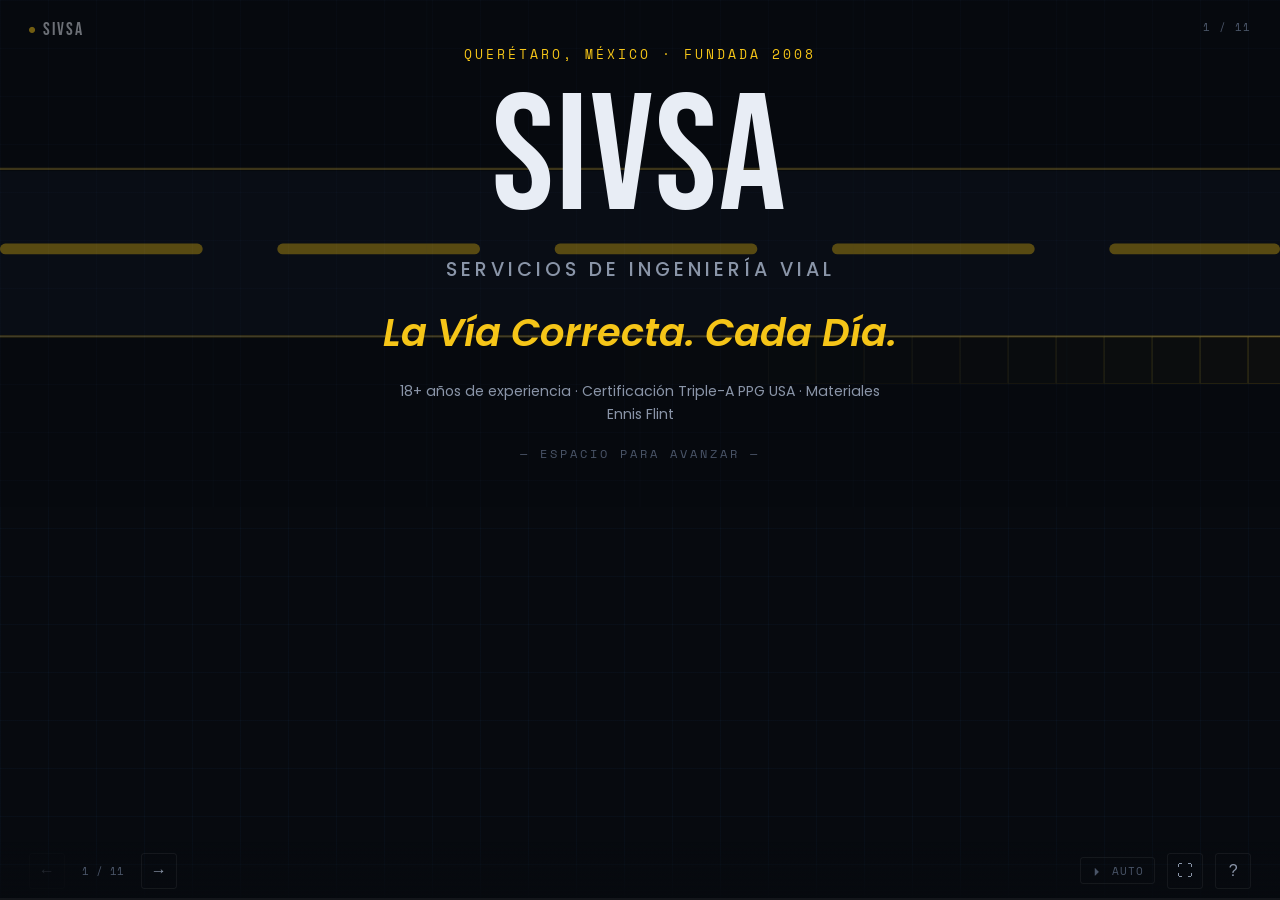
==== commit efa7fd5c: "last changes" ====
--- a/Presentacion/index.html
+++ b/Presentacion/index.html
@@ -3,803 +3,1019 @@
 <head>
 <meta charset="UTF-8">
 <meta name="viewport" content="width=device-width, initial-scale=1.0">
-<meta name="description" content="SIVSA — Catálogo de productos de señalización vial. Termoplásticos preformados, señalética vertical, ciclovías y más.">
-<title>Catálogo de Productos — SIVSA</title>
+<title>SIVSA — Presentación Comercial</title>
 <link rel="preconnect" href="https://fonts.googleapis.com">
 <link rel="preconnect" href="https://fonts.gstatic.com" crossorigin>
-<link href="https://fonts.googleapis.com/css2?family=Bebas+Neue&family=Poppins:ital,wght@0,400;0,500;0,600;0,700;1,400;1,600&family=Space+Mono:wght@400&display=swap" rel="stylesheet">
+<link href="https://fonts.googleapis.com/css2?family=Bebas+Neue&family=Poppins:ital,wght@0,300;0,400;0,500;0,600;0,700;0,800;1,400;1,600&family=Space+Mono:wght@400&display=swap" rel="stylesheet">
 <style>
 :root{
   --bg:#070A0F;--bg2:#0C1018;--bgc:#0F1520;--bge:#18202C;
-  --a:#F5C518;--ad:rgba(245,197,24,.10);--ag:rgba(245,197,24,.22);--ab:rgba(245,197,24,.28);
+  --a:#F5C518;--ad:rgba(245,197,24,.1);--ag:rgba(245,197,24,.22);--ab:rgba(245,197,24,.28);
   --b:#3D8EF0;--bd:rgba(61,142,240,.07);--bb:rgba(61,142,240,.14);
-  --t1:#E8EDF5;--t2:#8A95A8;--t3:#4A5568;
-  --bc:rgba(255,255,255,.06);--gl:rgba(61,142,240,.038);
-  --fh:'Poppins',system-ui,sans-serif;
-  --fb:'Poppins',system-ui,sans-serif;
-  --fm:'Space Mono',monospace;
-  --ease:.22s ease;
+  --t1:#E8EDF5;--t2:#8A95A8;--t3:#4A5568;--bc:rgba(255,255,255,.06);--gl:rgba(61,142,240,.04);
+  --fh:'Poppins',system-ui,sans-serif;--fm:'Space Mono',monospace;
+  --ts:.52s cubic-bezier(.4,0,.2,1);
 }
 *,*::before,*::after{box-sizing:border-box;margin:0;padding:0}
-html{scroll-behavior:smooth}
-body{background:var(--bg);color:var(--t1);font-family:var(--fb);font-size:16px;line-height:1.6;overflow-x:hidden;
+html,body{width:100%;height:100%;overflow:hidden;background:var(--bg);color:var(--t1);font-family:var(--fh)}
+#grid-cv{position:fixed;inset:0;pointer-events:none;z-index:0}
+.bg-grid{position:fixed;inset:0;pointer-events:none;z-index:0;
   background-image:linear-gradient(var(--gl) 1px,transparent 1px),linear-gradient(90deg,var(--gl) 1px,transparent 1px);
-  background-size:48px 48px;background-attachment:fixed}
-a{color:inherit;text-decoration:none}
-svg{display:block}
-button{cursor:pointer;font-family:inherit}
-
-/* HEADER */
-.site-header{
-  position:sticky;top:0;z-index:50;
-  background:rgba(7,10,15,.94);backdrop-filter:blur(14px);-webkit-backdrop-filter:blur(14px);
-  border-bottom:1px solid var(--bc);padding:0 2rem;
-  display:flex;align-items:center;justify-content:space-between;height:64px}
-.header-logo{display:flex;align-items:center;gap:10px}
-.logo-word{font-family:'Bebas Neue',sans-serif;font-size:26px;letter-spacing:3px;color:var(--t1)}
-.logo-dot{color:var(--a);font-size:9px}
-.logo-tag{font-size:11px;color:var(--t3);letter-spacing:.5px;border-left:1px solid var(--bb);padding-left:10px;margin-left:4px}
-.header-back{display:flex;align-items:center;gap:6px;font-size:13px;color:var(--t2);
-  padding:.45rem .9rem;border:1px solid var(--bc);border-radius:4px;
-  transition:color var(--ease),border-color var(--ease)}
-.header-back:hover{color:var(--a);border-color:var(--ab)}
-.header-back svg{width:14px;height:14px}
-
-/* PAGE TITLE */
-.cat-hero{padding:3.5rem 2rem 2rem;max-width:1240px;margin:0 auto}
-.cat-hero h1{font-family:var(--fh);font-size:clamp(1.8rem,4vw,3rem);font-weight:700;margin-bottom:.5rem}
-.cat-hero p{font-size:15px;color:var(--t2);max-width:560px}
-
-/* CONTROLS: SEARCH + FILTER */
-.controls{max-width:1240px;margin:0 auto;padding:0 2rem 2rem;
-  display:flex;flex-direction:column;gap:1.25rem}
-.search-wrap{position:relative;max-width:380px}
-.search-wrap input{
-  width:100%;background:var(--bgc);border:1px solid var(--bc);border-radius:4px;
-  padding:.65rem 1rem .65rem 2.6rem;color:var(--t1);font-size:14px;outline:none;
-  transition:border-color var(--ease);font-family:var(--fb)}
-.search-wrap input::placeholder{color:var(--t3)}
-.search-wrap input:focus{border-color:var(--bb)}
-.search-wrap svg{position:absolute;left:.85rem;top:50%;transform:translateY(-50%);
-  width:14px;height:14px;color:var(--t3);pointer-events:none}
-.filters{display:flex;gap:.5rem;flex-wrap:wrap}
-.filter-btn{
-  background:none;border:1px solid var(--bc);border-radius:3px;
-  padding:.4rem 1rem;font-size:12.5px;font-weight:600;color:var(--t2);
-  letter-spacing:.4px;transition:all var(--ease)}
-.filter-btn:hover{border-color:var(--bb);color:var(--t1)}
-.filter-btn.active{background:var(--a);border-color:var(--a);color:var(--bg)}
-
-/* PRODUCT GRID */
-.cat-grid{
-  max-width:1240px;margin:0 auto;padding:0 2rem 4rem;
-  display:grid;grid-template-columns:repeat(3,1fr);gap:1.25rem}
-.product-card{
-  background:var(--bgc);border:1px solid var(--bc);border-radius:6px;
-  overflow:hidden;display:flex;flex-direction:column;
-  transition:border-color var(--ease),transform var(--ease),box-shadow var(--ease);
-  animation:cardIn .4s ease both}
-@keyframes cardIn{from{opacity:0;transform:translateY(16px)}to{opacity:1;transform:translateY(0)}}
-.product-card:hover{border-color:var(--bb);transform:translateY(-3px);box-shadow:0 12px 32px rgba(0,0,0,.3)}
-
-.card-visual{
-  position:relative;height:200px;overflow:hidden;
-  display:flex;align-items:center;justify-content:center;cursor:pointer}
-.card-visual svg{width:100%;height:100%;position:absolute;inset:0}
-.card-photo-count{
-  position:absolute;bottom:.6rem;right:.6rem;
-  background:rgba(7,10,15,.8);backdrop-filter:blur(6px);
-  border:1px solid var(--bc);border-radius:3px;
-  padding:.2rem .55rem;font-family:var(--fm);font-size:10px;color:var(--t2);
-  display:flex;align-items:center;gap:5px}
-.card-photo-count svg{width:11px;height:11px}
-.card-badge{
-  position:absolute;top:.6rem;left:.6rem;
-  background:var(--a);color:var(--bg);
-  font-family:var(--fm);font-size:9px;font-weight:700;letter-spacing:1px;
-  padding:.2rem .55rem;border-radius:2px}
-
-.card-body{padding:1.2rem;flex:1;display:flex;flex-direction:column;gap:.75rem}
-.card-cat{font-family:var(--fm);font-size:9.5px;letter-spacing:2px;text-transform:uppercase;color:var(--t3)}
-.card-name{font-size:1rem;font-weight:700;line-height:1.3}
-.card-desc{font-size:13px;color:var(--t2);line-height:1.6;flex:1}
-.card-actions{display:flex;gap:.6rem;margin-top:.25rem}
-.btn-gallery{
-  flex:1;background:none;border:1px solid var(--bm);border-radius:3px;
-  padding:.55rem;font-size:12.5px;font-weight:600;color:var(--b);
-  display:flex;align-items:center;justify-content:center;gap:6px;
-  transition:background var(--ease),border-color var(--ease),color var(--ease)}
-.btn-gallery:hover{background:var(--bd);border-color:var(--b);color:var(--t1)}
-.btn-gallery svg{width:14px;height:14px}
-.btn-quote{
-  flex:1;background:var(--a);border:none;border-radius:3px;
-  padding:.55rem;font-size:12.5px;font-weight:700;color:var(--bg);
-  display:flex;align-items:center;justify-content:center;gap:6px;
-  transition:background var(--ease),transform var(--ease)}
-.btn-quote:hover{background:#FFD43B;transform:translateY(-1px)}
-.btn-quote svg{width:14px;height:14px}
-
-/* EMPTY STATE */
-.empty-state{
-  grid-column:1/-1;text-align:center;padding:4rem 2rem;
-  color:var(--t3);font-size:14px}
-.empty-state svg{width:40px;height:40px;margin:0 auto 1rem;opacity:.3}
-
-/* LIGHTBOX */
-.lb{
-  position:fixed;inset:0;z-index:200;
-  display:flex;flex-direction:column;
-  background:rgba(4,6,10,.96);backdrop-filter:blur(20px);-webkit-backdrop-filter:blur(20px);
-  opacity:0;pointer-events:none;transition:opacity .28s ease}
-.lb.open{opacity:1;pointer-events:all}
-
-.lb-top{
-  display:flex;align-items:center;justify-content:space-between;
-  padding:.9rem 1.5rem;border-bottom:1px solid var(--bc);flex-shrink:0}
-.lb-top-left{display:flex;align-items:center;gap:1rem}
-.lb-cat{font-family:var(--fm);font-size:9.5px;letter-spacing:2px;text-transform:uppercase;color:var(--a)}
-.lb-name{font-size:1.1rem;font-weight:700}
-.lb-close{
-  background:none;border:1px solid var(--bc);border-radius:3px;
-  width:36px;height:36px;display:flex;align-items:center;justify-content:center;
-  color:var(--t2);font-size:18px;transition:border-color var(--ease),color var(--ease)}
-.lb-close:hover{border-color:var(--t2);color:var(--t1)}
-
-.lb-body{flex:1;display:grid;grid-template-columns:1fr 340px;overflow:hidden;min-height:0}
-
-/* Visual panel */
-.lb-visual-wrap{
-  position:relative;background:var(--bg2);display:flex;align-items:center;justify-content:center;overflow:hidden}
-.lb-visual-frame{width:100%;height:100%;position:relative;overflow:hidden}
-.lb-slide{
-  position:absolute;inset:0;display:flex;align-items:center;justify-content:center;
-  transition:opacity .3s ease,transform .3s ease}
-.lb-slide.active{opacity:1;transform:translateX(0);z-index:1}
-.lb-slide.prev-exit{opacity:0;transform:translateX(-3%);z-index:0}
-.lb-slide.next-exit{opacity:0;transform:translateX(3%);z-index:0}
-.lb-slide svg{width:100%;height:100%;object-fit:cover}
-.lb-slide-label{
-  position:absolute;bottom:1.2rem;left:1.2rem;
-  background:rgba(7,10,15,.85);border:1px solid var(--bc);
-  border-radius:3px;padding:.35rem .7rem;
-  font-family:var(--fm);font-size:10px;color:var(--t2)}
-
-/* Nav arrows */
-.lb-arr{
-  position:absolute;top:50%;transform:translateY(-50%);
-  background:rgba(7,10,15,.8);border:1px solid var(--bc);border-radius:3px;
-  width:40px;height:40px;display:flex;align-items:center;justify-content:center;
-  color:var(--t1);font-size:18px;z-index:10;
-  transition:background var(--ease),border-color var(--ease)}
-.lb-arr:hover{background:rgba(245,197,24,.15);border-color:var(--ab)}
-.lb-arr.left{left:1rem}
-.lb-arr.right{right:1rem}
-
-/* Thumbnail strip */
-.lb-thumbs{
-  position:absolute;bottom:1rem;left:50%;transform:translateX(-50%);
-  display:flex;gap:.4rem;z-index:10}
-.lb-thumb{
-  width:52px;height:36px;border-radius:3px;overflow:hidden;
-  border:2px solid transparent;cursor:pointer;
-  transition:border-color var(--ease),opacity var(--ease);opacity:.5}
-.lb-thumb.active{border-color:var(--a);opacity:1}
-.lb-thumb svg{width:100%;height:100%}
-
-/* Info panel */
-.lb-info{
-  border-left:1px solid var(--bc);padding:1.5rem;
-  display:flex;flex-direction:column;gap:1.25rem;overflow-y:auto}
-.lb-img-desc{font-size:13px;color:var(--t2);line-height:1.65;
-  padding:.75rem;background:var(--bge);border-radius:3px}
-.lb-specs-title{font-family:var(--fm);font-size:9.5px;letter-spacing:2px;text-transform:uppercase;color:var(--t3)}
-.lb-specs{display:flex;flex-direction:column;gap:.5rem}
-.lb-spec{display:flex;justify-content:space-between;align-items:flex-start;gap:1rem;
-  padding:.5rem 0;border-bottom:1px solid var(--bc);font-size:13px}
-.lb-spec:last-child{border:none}
-.spec-k{color:var(--t3);flex-shrink:0}
-.spec-v{color:var(--t1);font-weight:600;text-align:right}
-.lb-cta{
-  margin-top:auto;display:flex;flex-direction:column;gap:.6rem}
-.lb-cta p{font-size:12px;color:var(--t3)}
-.btn-wa-full{
-  display:flex;align-items:center;justify-content:center;gap:8px;
-  padding:.75rem 1rem;background:#25D366;border:none;border-radius:4px;
-  color:#fff;font-weight:700;font-size:14px;
-  transition:background var(--ease),transform var(--ease)}
-.btn-wa-full:hover{background:#1ebe5c;transform:translateY(-1px)}
-.btn-wa-full svg{width:18px;height:18px}
-
-/* FOOTER */
-.cat-footer{
-  border-top:1px solid var(--bc);padding:1.5rem 2rem;
-  display:flex;align-items:center;justify-content:space-between;
-  font-family:var(--fm);font-size:11px;color:var(--t3)}
-.cat-footer a{color:var(--t2);transition:color var(--ease)}
-.cat-footer a:hover{color:var(--a)}
-
-/* RESPONSIVE */
-@media(max-width:900px){
-  .cat-grid{grid-template-columns:repeat(2,1fr)}
-  .lb-body{grid-template-columns:1fr}
-  .lb-info{max-height:240px;border-left:none;border-top:1px solid var(--bc)}
-}
-@media(max-width:600px){
-  .cat-grid{grid-template-columns:1fr;padding:0 1.25rem 3rem}
-  .controls,.cat-hero{padding-left:1.25rem;padding-right:1.25rem}
-  .site-header{padding:0 1.25rem}
-  .logo-tag{display:none}
-  .lb-body{grid-template-columns:1fr}
-}
+  background-size:48px 48px}
+
+/* SLIDES */
+#deck{position:fixed;inset:0;z-index:1}
+.slide{position:absolute;inset:0;display:flex;align-items:center;justify-content:center;
+  padding:5vh 6vw;opacity:0;pointer-events:none;transform:translateX(6%);
+  transition:opacity var(--ts),transform var(--ts)}
+.slide.active{opacity:1;pointer-events:all;transform:translateX(0)}
+.slide.out-left{opacity:0;transform:translateX(-6%)}
+.slide.out-right{opacity:0;transform:translateX(6%)}
+
+/* STAGGER */
+.rv{opacity:0;transform:translateY(12px);transition:opacity .5s ease,transform .5s ease}
+.slide.active .rv:nth-child(1){opacity:1;transform:none;transition-delay:.08s}
+.slide.active .rv:nth-child(2){opacity:1;transform:none;transition-delay:.18s}
+.slide.active .rv:nth-child(3){opacity:1;transform:none;transition-delay:.28s}
+.slide.active .rv:nth-child(4){opacity:1;transform:none;transition-delay:.38s}
+.slide.active .rv:nth-child(5){opacity:1;transform:none;transition-delay:.48s}
+.slide.active .rv:nth-child(6){opacity:1;transform:none;transition-delay:.58s}
+.slide.active .rv:nth-child(7){opacity:1;transform:none;transition-delay:.65s}
+.slide.active .rv.d0{opacity:1;transform:none;transition-delay:.1s}
+.slide.active .rv.d1{opacity:1;transform:none;transition-delay:.2s}
+.slide.active .rv.d2{opacity:1;transform:none;transition-delay:.3s}
+.slide.active .rv.d3{opacity:1;transform:none;transition-delay:.4s}
+.slide.active .rv.d4{opacity:1;transform:none;transition-delay:.5s}
+.slide.active .rv.d5{opacity:1;transform:none;transition-delay:.6s}
+
+/* TYPE SCALE */
+.eyebrow{font-family:var(--fm);font-size:clamp(.6rem,1vw,.8rem);letter-spacing:3px;text-transform:uppercase;color:var(--a)}
+.h-mega{font-family:'Bebas Neue',sans-serif;font-size:clamp(5rem,13vw,14rem);line-height:.92;letter-spacing:2px}
+.h-big{font-family:var(--fh);font-size:clamp(2.2rem,4.5vw,5rem);font-weight:800;line-height:1.05;letter-spacing:-.5px}
+.h-med{font-family:var(--fh);font-size:clamp(1.5rem,2.8vw,2.8rem);font-weight:700;line-height:1.1}
+.body-l{font-size:clamp(.85rem,1.4vw,1.15rem);color:var(--t2);line-height:1.72}
+.body-m{font-size:clamp(.75rem,1.1vw,.95rem);color:var(--t2);line-height:1.65}
+.accent{color:var(--a)}
+.dim{color:var(--t3)}
+
+/* LAYOUTS */
+.two-col{display:grid;grid-template-columns:1fr 1fr;gap:4vw;width:100%;align-items:start}
+.col-left{display:flex;flex-direction:column;gap:2vh}
+.col-right{display:flex;flex-direction:column;gap:1.2vh}
+
+/* STATS */
+.stats-grid{display:grid;grid-template-columns:repeat(4,1fr);gap:2vw;width:100%}
+.stat-block{background:var(--bgc);border:1px solid var(--bc);border-radius:6px;
+  padding:3vh 1.5vw;text-align:center;position:relative;overflow:hidden}
+.stat-block::before{content:'';position:absolute;top:0;left:0;right:0;height:2px;
+  background:linear-gradient(90deg,var(--a),transparent);opacity:.7}
+.stat-block.hi{background:linear-gradient(135deg,rgba(245,197,24,.08),transparent)}
+.stat-num-big{font-family:'Bebas Neue',sans-serif;font-size:clamp(3.5rem,7vw,7rem);
+  color:var(--a);line-height:1;display:block}
+.stat-lbl{font-size:clamp(.65rem,1.1vw,.9rem);color:var(--t2);line-height:1.3;margin-top:.3rem}
+
+/* CERT */
+.cert-center{display:flex;flex-direction:column;align-items:center;text-align:center;gap:2.5vh;width:100%}
+.cert-badge-big{width:min(17vw,172px);height:min(17vw,172px);border-radius:50%;
+  background:var(--ad);border:2px solid var(--ab);display:flex;align-items:center;justify-content:center;
+  animation:pulse 3s ease-in-out infinite}
+@keyframes pulse{0%,100%{box-shadow:0 0 0 0 var(--ag)}50%{box-shadow:0 0 0 22px transparent}}
+.cert-badge-big svg{width:70%;height:70%}
+.cert-kpis{display:flex;gap:2vw;flex-wrap:wrap;justify-content:center}
+.cert-kpi{background:var(--bgc);border-radius:4px;padding:1.2vh 2vw;text-align:center}
+.cert-kpi-lbl{font-family:var(--fm);font-size:.7rem;color:var(--t3);letter-spacing:2px;margin-bottom:.3rem}
+.cert-kpi-val{font-weight:700;font-size:.9rem}
+
+/* SOLUTIONS */
+.sol-grid-pres{display:grid;grid-template-columns:repeat(3,1fr);gap:1.5vw;width:100%}
+.sol-tile{background:var(--bgc);border:1px solid var(--bc);border-radius:6px;
+  padding:2.5vh 1.5vw;display:flex;flex-direction:column;gap:.8vh;
+  transition:border-color .2s,transform .2s}
+.sol-tile:hover{border-color:var(--bb);transform:translateY(-3px)}
+.sol-img{height:clamp(60px,8vh,90px);border-radius:4px;overflow:hidden;margin-bottom:.5vh}
+.sol-img svg{width:100%;height:100%}
+.sol-cat-lbl{font-family:var(--fm);font-size:.65rem;letter-spacing:1.5px;text-transform:uppercase;color:var(--t3)}
+.sol-tile h3{font-size:clamp(.8rem,1.3vw,1.05rem);font-weight:700;line-height:1.25}
+.sol-tile p{font-size:clamp(.68rem,.95vw,.82rem);color:var(--t2);line-height:1.5}
+
+/* MATERIALS */
+.mat-list{display:flex;flex-direction:column;gap:1.5vh;width:100%}
+.mat-row{background:var(--bgc);border:1px solid var(--bc);border-radius:4px;
+  padding:1.8vh 1.5vw;display:grid;grid-template-columns:2fr .8fr 1.4fr;
+  align-items:center;gap:1.5vw;transition:border-color .2s}
+.mat-row:hover{border-color:var(--bb)}
+.mat-name{font-size:clamp(.8rem,1.3vw,1rem);font-weight:700}
+.mat-sub{font-size:clamp(.6rem,.9vw,.75rem);color:var(--t3);margin-top:.2rem}
+.mat-years{font-family:var(--fm);font-size:clamp(.65rem,1vw,.8rem);color:var(--a);text-align:center}
+.mat-bar-wrap{height:6px;background:rgba(255,255,255,.07);border-radius:3px;overflow:hidden}
+.mat-bar{height:100%;border-radius:3px;background:var(--a);width:0;transition:width 1.2s cubic-bezier(.4,0,.2,1)}
+.slide.active .mat-bar{width:var(--w)}
+
+/* PROJECTS */
+.proj-grid{display:grid;grid-template-columns:repeat(3,1fr);gap:1.2vw;width:100%}
+.proj-card{background:var(--bgc);border:1px solid var(--bc);border-radius:6px;
+  overflow:hidden;transition:border-color .2s,transform .2s}
+.proj-card:hover{border-color:var(--bb);transform:translateY(-2px)}
+.proj-card.star{border-color:var(--ab)}
+.proj-img{height:clamp(70px,9vh,100px);overflow:hidden;position:relative}
+.proj-img svg{width:100%;height:100%}
+.proj-body{padding:1.5vh 1.2vw}
+.proj-year{font-family:var(--fm);font-size:clamp(.55rem,.85vw,.72rem);color:var(--a);margin-bottom:.3rem}
+.proj-name{font-size:clamp(.78rem,1.2vw,1rem);font-weight:700;margin-bottom:.2rem;line-height:1.3}
+.proj-loc{font-size:clamp(.62rem,.9vw,.78rem);color:var(--t3);margin-bottom:.5rem}
+.proj-metric{font-family:'Bebas Neue',sans-serif;font-size:clamp(1.1rem,2vw,1.7rem);color:var(--a)}
+
+/* CASE STUDY */
+.case-layout{display:grid;grid-template-columns:1fr 1.2fr;gap:4vw;width:100%;align-items:center}
+.case-visual{border-radius:6px;overflow:hidden;aspect-ratio:16/9;background:var(--bgc);border:1px solid var(--bc)}
+.case-visual svg{width:100%;height:100%}
+.case-kpis{display:flex;flex-direction:column;gap:1.4vh}
+.kpi-row{display:flex;align-items:center;gap:1.2vw;padding:1.5vh 1.2vw;
+  background:var(--bgc);border:1px solid var(--bc);border-radius:4px}
+.kpi-val{font-family:'Bebas Neue',sans-serif;font-size:clamp(1.8rem,3.5vw,3.5rem);color:var(--a);flex-shrink:0;min-width:4rem}
+.kpi-lbl{font-size:clamp(.68rem,1vw,.88rem);color:var(--t2);line-height:1.4}
+
+/* PILLARS */
+.pillars{display:grid;grid-template-columns:repeat(3,1fr);gap:2vw;width:100%}
+.pillar{background:var(--bgc);border:1px solid var(--bc);border-radius:6px;
+  padding:3.5vh 2vw;text-align:center;display:flex;flex-direction:column;align-items:center;gap:1.5vh;
+  transition:border-color .2s}
+.pillar:hover{border-color:var(--bb)}
+.pillar-icon{width:clamp(48px,6vw,70px);height:clamp(48px,6vw,70px);border-radius:50%;
+  border:1px solid var(--bb);background:var(--bge);display:flex;align-items:center;justify-content:center;color:var(--a)}
+.pillar-icon svg{width:50%;height:50%}
+.pillar h3{font-size:clamp(.85rem,1.5vw,1.2rem);font-weight:700}
+.pillar p{font-size:clamp(.68rem,1vw,.88rem);color:var(--t2);line-height:1.6}
+
+/* PROCESS */
+.process-grid{display:grid;grid-template-columns:repeat(4,1fr);gap:1.5vw;width:100%}
+.proc-step{background:var(--bgc);border:1px solid var(--bc);border-radius:6px;
+  padding:2.5vh 1.2vw;display:flex;flex-direction:column;gap:1.2vh;position:relative;overflow:hidden}
+.proc-step::before{content:'';position:absolute;top:0;left:0;right:0;height:2px;
+  background:linear-gradient(90deg,var(--b),transparent);opacity:.5}
+.proc-num{font-family:'Bebas Neue',sans-serif;font-size:3rem;color:var(--b);opacity:.18;line-height:1}
+.proc-title{font-size:clamp(.82rem,1.3vw,1rem);font-weight:700}
+.proc-desc{font-size:clamp(.65rem,.95vw,.82rem);color:var(--t2);line-height:1.6}
+.norms-row{display:flex;gap:1vw;flex-wrap:wrap}
+.norm-tag{font-family:var(--fm);font-size:.7rem;color:var(--b);background:var(--bd);
+  border:1px solid var(--bb);border-radius:3px;padding:.25rem .6rem}
+
+/* CTA */
+.cta-layout{display:flex;flex-direction:column;align-items:center;text-align:center;gap:2.5vh}
+.cta-wa{display:inline-flex;align-items:center;gap:.8rem;padding:1.2vh 3vw;
+  background:#25D366;border-radius:4px;font-size:clamp(.88rem,1.5vw,1.2rem);
+  font-weight:700;color:#fff;transition:background .2s,transform .2s;text-decoration:none}
+.cta-wa:hover{background:#1ebe5c;transform:translateY(-2px)}
+.cta-wa svg{width:clamp(18px,2.2vw,26px);height:clamp(18px,2.2vw,26px);flex-shrink:0}
+.cta-contacts{display:flex;gap:3vw;flex-wrap:wrap;justify-content:center}
+.cta-contact{font-size:clamp(.72rem,1.1vw,.92rem);color:var(--t2)}
+.cta-contact strong{color:var(--t1)}
+
+/* COVER */
+.s-cover{flex-direction:column;text-align:center;gap:1.5rem;position:relative}
+.cover-road{position:absolute;inset:0;z-index:0;opacity:.38}
+.cover-road svg{width:100%;height:100%;object-fit:cover}
+.cover-content{position:relative;z-index:1;display:flex;flex-direction:column;align-items:center;gap:1.2rem}
+.cover-hint{font-family:var(--fm);font-size:clamp(.58rem,.9vw,.75rem);letter-spacing:3px;
+  text-transform:uppercase;color:var(--t3);animation:blink 2s ease-in-out infinite}
+@keyframes blink{0%,100%{opacity:.3}50%{opacity:.9}}
+
+/* UI CHROME */
+.slide-logo{position:fixed;top:1.2rem;left:1.8rem;z-index:50;display:flex;align-items:center;gap:7px;opacity:.45}
+.slide-logo-dot{color:var(--a);font-size:8px}
+.slide-logo-word{font-family:'Bebas Neue',sans-serif;font-size:18px;letter-spacing:2px}
+.slide-num{position:fixed;top:1.2rem;right:1.8rem;z-index:50;font-family:var(--fm);font-size:11px;color:var(--t3);letter-spacing:1px}
+#controls{position:fixed;bottom:0;left:0;right:0;z-index:100;
+  display:flex;align-items:center;justify-content:space-between;padding:.7rem 1.8rem;
+  background:linear-gradient(to top,rgba(7,10,15,.95),transparent);
+  opacity:0;transition:opacity .3s}
+#controls.vis{opacity:1}
+.ctrl-nav{display:flex;align-items:center;gap:.75rem}
+.ctrl-btn{background:none;border:1px solid var(--bc);border-radius:3px;width:36px;height:36px;
+  display:flex;align-items:center;justify-content:center;color:var(--t2);font-size:16px;cursor:pointer;transition:all .2s}
+.ctrl-btn:hover{border-color:var(--bb);color:var(--t1)}
+.ctrl-btn:disabled{opacity:.2;cursor:default}
+.slide-ctr{font-family:var(--fm);font-size:11px;color:var(--t3);min-width:52px;text-align:center}
+.ctrl-right{display:flex;align-items:center;gap:.75rem}
+.auto-btn{font-size:11px;font-family:var(--fm);letter-spacing:1px;color:var(--t3);
+  padding:.28rem .65rem;border:1px solid var(--bc);border-radius:3px;cursor:pointer;background:none;transition:all .2s}
+.auto-btn.on{color:var(--a);border-color:var(--ab)}
+#progress{position:fixed;bottom:0;left:0;right:0;z-index:101;height:2px;background:rgba(255,255,255,.05)}
+#pfill{height:100%;background:var(--a);transition:width var(--ts)}
+.auto-ring{position:fixed;bottom:2.2rem;left:50%;transform:translateX(-50%);z-index:102;display:none}
+.auto-ring.show{display:block}
+.toast{position:fixed;top:50%;left:50%;transform:translate(-50%,-50%);z-index:200;
+  background:rgba(15,21,32,.96);border:1px solid var(--bc);border-radius:6px;padding:1.8rem 2.2rem;
+  text-align:center;opacity:0;pointer-events:none;transition:opacity .3s}
+.toast.show{opacity:1}
+.toast h3{font-size:.95rem;font-weight:700;margin-bottom:.9rem;color:var(--a)}
+.toast-keys{display:flex;flex-direction:column;gap:.45rem;font-size:.82rem;color:var(--t2)}
+.toast-key{display:flex;gap:1rem;align-items:center}
+.toast-key kbd{background:var(--bge);border:1px solid var(--bb);border-radius:3px;
+  padding:.12rem .4rem;font-family:var(--fm);font-size:.72rem;color:var(--t1)}
+
+/* PHOTO PLACEHOLDER */
+.photo-ph{background:var(--bge);border:1px dashed var(--bc);border-radius:4px;
+  display:flex;align-items:center;justify-content:center;flex-direction:column;gap:.4rem;
+  font-family:var(--fm);font-size:.62rem;color:var(--t3);letter-spacing:1px;text-align:center;padding:.5rem}
+.photo-ph svg{opacity:.3}
 </style>
 </head>
 <body>
 
-<!-- HEADER -->
-<header class="site-header">
-  <div class="header-logo">
-    <span class="logo-dot">●</span>
-    <span class="logo-word">SIVSA</span>
-    <span class="logo-tag">Catálogo de Productos</span>
-  </div>
-  <a href="../index.html" class="header-back">
-    <svg viewBox="0 0 16 16" fill="none" stroke="currentColor" stroke-width="1.5" stroke-linecap="round">
-      <path d="M10 4L6 8l4 4"/>
+<canvas id="grid-cv"></canvas>
+<div class="bg-grid"></div>
+
+<div class="slide-logo" aria-hidden="true">
+  <span class="slide-logo-dot">●</span>
+  <span class="slide-logo-word">SIVSA</span>
+</div>
+<div class="slide-num" id="snum">1 / 11</div>
+
+<div id="deck">
+
+<!-- ══ 0 · PORTADA ══════════════════════════════════════════════════ -->
+<div class="slide s-cover" id="s0">
+  <div class="cover-road">
+    <svg viewBox="0 0 1200 675" xmlns="http://www.w3.org/2000/svg" preserveAspectRatio="xMidYMid slice">
+      <rect width="1200" height="675" fill="#070a0f"/>
+      <rect x="0" y="260" width="1200" height="155" fill="#0e1420"/>
+      <line x1="0" y1="258" x2="1200" y2="258" stroke="#F5C518" stroke-width="2" opacity=".55"/>
+      <line x1="0" y1="415" x2="1200" y2="415" stroke="#F5C518" stroke-width="2" opacity=".55"/>
+      <rect x="0"   y="328" width="190" height="10" rx="5" fill="#F5C518" opacity=".9"/>
+      <rect x="260" y="328" width="190" height="10" rx="5" fill="#F5C518" opacity=".9"/>
+      <rect x="520" y="328" width="190" height="10" rx="5" fill="#F5C518" opacity=".9"/>
+      <rect x="780" y="328" width="190" height="10" rx="5" fill="#F5C518" opacity=".9"/>
+      <rect x="1040" y="328" width="160" height="10" rx="5" fill="#F5C518" opacity=".9"/>
+      <line x1="0" y1="258" x2="1200" y2="258" stroke="#E8EDF5" stroke-width="1" opacity=".2"/>
+      <line x1="0" y1="415" x2="1200" y2="415" stroke="#E8EDF5" stroke-width="1" opacity=".2"/>
+      <line x1="200"  y1="0" x2="200"  y2="675" stroke="#3D8EF0" stroke-width="1" opacity=".04"/>
+      <line x1="400"  y1="0" x2="400"  y2="675" stroke="#3D8EF0" stroke-width="1" opacity=".04"/>
+      <line x1="600"  y1="0" x2="600"  y2="675" stroke="#3D8EF0" stroke-width="1" opacity=".04"/>
+      <line x1="800"  y1="0" x2="800"  y2="675" stroke="#3D8EF0" stroke-width="1" opacity=".04"/>
+      <line x1="1000" y1="0" x2="1000" y2="675" stroke="#3D8EF0" stroke-width="1" opacity=".04"/>
     </svg>
-    Volver al sitio
-  </a>
-</header>
-
-<!-- PAGE TITLE -->
-<div class="cat-hero">
-  <h1>Catálogo de <em style="color:var(--a);font-style:italic">Productos</em></h1>
-  <p>Materiales y sistemas de señalización certificados. Selecciona un producto para ver galería de imágenes, especificaciones técnicas y cotizar directamente.</p>
-</div>
+  </div>
+  <div class="cover-content">
+    <p class="eyebrow rv">Querétaro, México · Fundada 2008</p>
+    <div class="h-mega rv">SIVSA</div>
+    <p class="rv" style="font-size:clamp(.85rem,1.6vw,1.2rem);color:var(--t2);letter-spacing:4px;font-weight:500">SERVICIOS DE INGENIERÍA VIAL</p>
+    <p class="rv" style="font-family:var(--fh);font-size:clamp(1.4rem,3vw,2.6rem);font-weight:600;font-style:italic;color:var(--a)">La Vía Correcta. Cada Día.</p>
+    <p class="body-m rv" style="max-width:40vw">18+ años de experiencia · Certificación Triple-A PPG USA · Materiales Ennis Flint</p>
+    <p class="cover-hint rv">— ESPACIO PARA AVANZAR —</p>
+  </div>
+</div>
+
+<!-- ══ 1 · QUIÉNES SOMOS ════════════════════════════════════════════ -->
+<div class="slide" id="s1">
+  <div class="two-col">
+    <div class="col-left">
+      <p class="eyebrow rv">Nosotros</p>
+      <h2 class="h-big rv">Quiénes<br><em class="accent">somos</em></h2>
+      <p class="body-l rv">Empresa especializada en señalización horizontal y vertical con presencia en toda la República Mexicana. Fundada en Querétaro con la misión de ofrecer los materiales más duraderos del mercado, instalados con los más altos estándares de la industria.</p>
+      <p class="body-l rv">Fundadores de la filial <strong style="color:var(--t1)">TECSA</strong>, soporte técnico nacional para la marca <strong style="color:var(--t1)">Ennis Flint</strong> en México — el mayor fabricante de materiales de señalización vial del mundo.</p>
+      <!-- Foto de equipo / instalación — reemplazar con imagen real -->
+      <div class="rv photo-ph" style="height:clamp(80px,11vh,120px)">
+        <svg width="28" height="28" viewBox="0 0 24 24" fill="none" stroke="currentColor" stroke-width="1.2"><rect x="3" y="3" width="18" height="14" rx="2"/><circle cx="12" cy="10" r="3"/><path d="M3 21h18"/></svg>
+        FOTO: EQUIPO EN OBRA / PROYECTO
+      </div>
+    </div>
+    <div class="col-right">
+      <p class="eyebrow rv" style="margin-bottom:.4rem">Línea de tiempo</p>
+      <div class="rv d0" style="display:flex;flex-direction:column;gap:.7vh">
+        <div style="display:flex;gap:1vw;align-items:flex-start;padding:.8vh 1vw;background:var(--bgc);border:1px solid var(--bc);border-radius:4px">
+          <span style="font-family:var(--fm);font-size:.68rem;color:var(--a);flex-shrink:0;margin-top:.12rem;min-width:2.6rem">2008</span>
+          <span style="font-size:.8rem;color:var(--t2);line-height:1.4">Fundación de SIVSA en Querétaro</span>
+        </div>
+        <div style="display:flex;gap:1vw;align-items:flex-start;padding:.8vh 1vw;background:var(--bgc);border:1px solid var(--bc);border-radius:4px">
+          <span style="font-family:var(--fm);font-size:.68rem;color:var(--a);flex-shrink:0;margin-top:.12rem;min-width:2.6rem">2012</span>
+          <span style="font-size:.8rem;color:var(--t2);line-height:1.4">Creación de filial TECSA · Ennis Flint México</span>
+        </div>
+        <div style="display:flex;gap:1vw;align-items:flex-start;padding:.8vh 1vw;background:var(--bgc);border:1px solid var(--bc);border-radius:4px">
+          <span style="font-family:var(--fm);font-size:.68rem;color:var(--a);flex-shrink:0;margin-top:.12rem;min-width:2.6rem">2017</span>
+          <span style="font-size:.8rem;color:var(--t2);line-height:1.4">Autopista Durango–Mazatlán · CAPUFE</span>
+        </div>
+        <div style="display:flex;gap:1vw;align-items:flex-start;padding:.8vh 1vw;background:var(--bgc);border:1px solid var(--bc);border-radius:4px">
+          <span style="font-family:var(--fm);font-size:.68rem;color:var(--a);flex-shrink:0;margin-top:.12rem;min-width:2.6rem">2019</span>
+          <span style="font-size:.8rem;color:var(--t2);line-height:1.4">Ciclovías CDMX &amp; Querétaro · Secretaría de Movilidad</span>
+        </div>
+        <div style="display:flex;gap:1vw;align-items:flex-start;padding:.8vh 1vw;background:var(--bgc);border:1px solid var(--bc);border-radius:4px">
+          <span style="font-family:var(--fm);font-size:.68rem;color:var(--a);flex-shrink:0;margin-top:.12rem;min-width:2.6rem">2022</span>
+          <span style="font-size:.8rem;color:var(--t2);line-height:1.4">Amazon Tlajomulco — 38,000 m² señalización integral</span>
+        </div>
+        <div style="display:flex;gap:1vw;align-items:flex-start;padding:.8vh 1vw;background:var(--bgc);border:1px solid var(--bc);border-radius:4px">
+          <span style="font-family:var(--fm);font-size:.68rem;color:var(--a);flex-shrink:0;margin-top:.12rem;min-width:2.6rem">2023</span>
+          <span style="font-size:.8rem;color:var(--t2);line-height:1.4">Ciclovía Puente Santa Bárbara, Querétaro — 1,200 ml</span>
+        </div>
+        <div style="display:flex;gap:1vw;align-items:flex-start;padding:.8vh 1vw;background:var(--bgc);border:1px solid var(--ab);border-radius:4px">
+          <span style="font-family:var(--fm);font-size:.68rem;color:var(--a);flex-shrink:0;margin-top:.12rem;min-width:2.6rem">2024</span>
+          <span style="font-size:.8rem;line-height:1.4">Certificación <strong style="color:var(--a)">Triple-A PPG USA</strong> · Primera empresa en México</span>
+        </div>
+      </div>
+    </div>
+  </div>
+</div>
+
+<!-- ══ 2 · NÚMEROS ══════════════════════════════════════════════════ -->
+<div class="slide" id="s2">
+  <div style="display:flex;flex-direction:column;gap:4vh;width:100%;align-items:center">
+    <div style="text-align:center">
+      <p class="eyebrow rv">Trayectoria comprobada</p>
+      <h2 class="h-big rv">Números que <em class="accent">hablan</em></h2>
+    </div>
+    <div class="stats-grid rv">
+      <div class="stat-block">
+        <span class="stat-num-big" data-target="18" data-suffix="+">0+</span>
+        <span class="stat-lbl">Años de experiencia continua en señalización vial</span>
+      </div>
+      <div class="stat-block hi">
+        <span class="stat-num-big" data-target="30" data-suffix="+">0+</span>
+        <span class="stat-lbl">Proyectos documentados en toda la República</span>
+      </div>
+      <div class="stat-block">
+        <span class="stat-num-big" data-target="15" data-suffix="+">0+</span>
+        <span class="stat-lbl">Estados de la República Mexicana atendidos</span>
+      </div>
+      <div class="stat-block hi">
+        <span class="stat-num-big" data-target="1" data-suffix="ª">—</span>
+        <span class="stat-lbl">Única certificación Triple-A PPG USA en México</span>
+      </div>
+    </div>
+  </div>
+</div>
+
+<!-- ══ 3 · CERTIFICACIÓN ════════════════════════════════════════════ -->
+<div class="slide" id="s3">
+  <div class="cert-center">
+    <p class="eyebrow rv">PPG Industries USA · 2024</p>
+    <div class="cert-badge-big rv">
+      <svg viewBox="0 0 100 100" fill="none">
+        <polygon points="50,6 62,34 92,34 69,52 78,80 50,63 22,80 31,52 8,34 38,34" stroke="#F5C518" stroke-width="2" fill="rgba(245,197,24,.06)"/>
+        <text x="50" y="44" text-anchor="middle" font-size="11" fill="#F5C518" font-family="Poppins,sans-serif" font-weight="700" letter-spacing="1">TRIPLE</text>
+        <text x="50" y="63" text-anchor="middle" font-size="23" fill="#F5C518" font-family="Poppins,sans-serif" font-weight="800">A</text>
+      </svg>
+    </div>
+    <h2 class="h-big rv accent">Primera y única empresa<br>certificada en México</h2>
+    <p class="body-l rv" style="max-width:48vw">PPG Industries USA nos otorgó en 2024 la Certificación Triple-A para la instalación de termoplásticos preformados — el estándar más exigente de la industria. <strong style="color:var(--t1)">Ninguna otra empresa en México posee esta certificación.</strong></p>
+    <div class="cert-kpis rv">
+      <div class="cert-kpi" style="border:1px solid var(--ab)">
+        <div class="cert-kpi-lbl">OTORGADO POR</div>
+        <div class="cert-kpi-val">PPG Industries USA</div>
+      </div>
+      <div class="cert-kpi" style="border:1px solid var(--bc)">
+        <div class="cert-kpi-lbl">ESPECIALIDAD</div>
+        <div class="cert-kpi-val">Termoplásticos Preformados</div>
+      </div>
+      <div class="cert-kpi" style="border:1px solid var(--bc)">
+        <div class="cert-kpi-lbl">ESTATUS</div>
+        <div class="cert-kpi-val" style="color:var(--a)">● Vigente 2024</div>
+      </div>
+    </div>
+  </div>
+</div>
+
+<!-- ══ 4 · SOLUCIONES ═══════════════════════════════════════════════ -->
+<div class="slide" id="s4">
+  <div style="display:flex;flex-direction:column;gap:2.5vh;width:100%">
+    <div>
+      <p class="eyebrow rv">Aplicaciones</p>
+      <h2 class="h-big rv">Nuestras <em class="accent">soluciones</em></h2>
+    </div>
+    <div class="sol-grid-pres">
+
+      <div class="sol-tile rv d0">
+        <div class="sol-img">
+          <svg viewBox="0 0 320 80" xmlns="http://www.w3.org/2000/svg">
+            <rect width="320" height="80" fill="#0a0d14"/>
+            <rect x="0" y="28" width="320" height="24" fill="#111620"/>
+            <rect x="0" y="27" width="320" height="2" fill="#F5C518" opacity=".6"/>
+            <rect x="0" y="51" width="320" height="2" fill="#F5C518" opacity=".6"/>
+            <rect x="4"   y="38" width="55" height="4" rx="2" fill="#F5C518" opacity=".9"/>
+            <rect x="72"  y="38" width="55" height="4" rx="2" fill="#F5C518" opacity=".9"/>
+            <rect x="140" y="38" width="55" height="4" rx="2" fill="#F5C518" opacity=".9"/>
+            <rect x="208" y="38" width="55" height="4" rx="2" fill="#F5C518" opacity=".9"/>
+            <rect x="276" y="38" width="40" height="4" rx="2" fill="#F5C518" opacity=".9"/>
+          </svg>
+        </div>
+        <div class="sol-cat-lbl">Señalización Horizontal</div>
+        <h3>Vialidades y Autopistas</h3>
+        <p>Carreteras federales, estatales y urbanas. Guiones, líneas de orilla y marcas de intersección.</p>
+      </div>
+
+      <div class="sol-tile rv d1">
+        <div class="sol-img">
+          <svg viewBox="0 0 320 80" xmlns="http://www.w3.org/2000/svg">
+            <rect width="320" height="80" fill="#0a0d14"/>
+            <rect x="40" y="0" width="60" height="80" fill="rgba(37,211,102,.07)"/>
+            <rect x="40" y="0" width="2" height="80" fill="#25D366" opacity=".5"/>
+            <rect x="98" y="0" width="2" height="80" fill="#25D366" opacity=".5"/>
+            <circle cx="69" cy="22" r="8" fill="none" stroke="#25D366" stroke-width="2" opacity=".8"/>
+            <line x1="69" y1="30" x2="69" y2="46" stroke="#25D366" stroke-width="2.5" stroke-linecap="round" opacity=".8"/>
+            <line x1="57" y1="40" x2="81" y2="36" stroke="#25D366" stroke-width="2" stroke-linecap="round" opacity=".8"/>
+            <line x1="63" y1="46" x2="58" y2="60" stroke="#25D366" stroke-width="2" stroke-linecap="round" opacity=".8"/>
+            <line x1="75" y1="46" x2="80" y2="60" stroke="#25D366" stroke-width="2" stroke-linecap="round" opacity=".8"/>
+            <rect x="160" y="37" width="40" height="4" rx="2" fill="#F5C518" opacity=".7"/>
+            <rect x="214" y="37" width="40" height="4" rx="2" fill="#F5C518" opacity=".7"/>
+            <rect x="268" y="37" width="40" height="4" rx="2" fill="#F5C518" opacity=".7"/>
+          </svg>
+        </div>
+        <div class="sol-cat-lbl">Movilidad activa</div>
+        <h3>Ciclovías y Peatonal</h3>
+        <p>Carriles bici, paso seguro escolar y demarcaciones de movilidad activa con materiales preformados.</p>
+      </div>
+
+      <div class="sol-tile rv d2">
+        <div class="sol-img">
+          <svg viewBox="0 0 320 80" xmlns="http://www.w3.org/2000/svg">
+            <rect width="320" height="80" fill="#0a0d14"/>
+            <rect x="0" y="30" width="320" height="20" fill="#111620"/>
+            <rect x="4"   y="38" width="60" height="4" rx="2" fill="#F5C518" opacity=".9"/>
+            <rect x="76"  y="38" width="60" height="4" rx="2" fill="#F5C518" opacity=".9"/>
+            <rect x="148" y="38" width="60" height="4" rx="2" fill="#F5C518" opacity=".9"/>
+            <rect x="220" y="38" width="60" height="4" rx="2" fill="#F5C518" opacity=".9"/>
+            <rect x="290" y="38" width="28" height="4" rx="2" fill="#F5C518" opacity=".9"/>
+            <rect x="100" y="12" width="50" height="18" rx="2" fill="rgba(245,197,24,.12)" stroke="#F5C518" stroke-width="1" opacity=".7"/>
+            <text x="125" y="24" text-anchor="middle" font-size="8" fill="#F5C518" opacity=".9" font-family="Poppins,sans-serif" font-weight="700">A4</text>
+          </svg>
+        </div>
+        <div class="sol-cat-lbl">Infraestructura aeroportuaria</div>
+        <h3>Aeropuertos y Pistas</h3>
+        <p>Señalización ICAO para calles de rodaje, pistas y plataformas conforme AFAC.</p>
+      </div>
+
+      <div class="sol-tile rv d3">
+        <div class="sol-img">
+          <svg viewBox="0 0 320 80" xmlns="http://www.w3.org/2000/svg">
+            <rect width="320" height="80" fill="#0a0d14"/>
+            <rect x="0" y="0" width="60" height="80" fill="rgba(245,197,24,.05)"/>
+            <rect x="0" y="0" width="3" height="80" fill="#F5C518" opacity=".65"/>
+            <rect x="57" y="0" width="3" height="80" fill="#F5C518" opacity=".65"/>
+            <rect x="3"  y="4"  width="54" height="20" fill="#F5C518" opacity=".5"/>
+            <rect x="3"  y="44" width="54" height="20" fill="#F5C518" opacity=".5"/>
+            <rect x="90" y="0"  width="60" height="80" fill="rgba(37,211,102,.05)" stroke="#25D366" stroke-width="1" stroke-opacity=".3"/>
+            <rect x="170" y="0" width="60" height="80" fill="rgba(37,211,102,.05)" stroke="#25D366" stroke-width="1" stroke-opacity=".3"/>
+            <rect x="250" y="0" width="60" height="80" fill="rgba(37,211,102,.05)" stroke="#25D366" stroke-width="1" stroke-opacity=".3"/>
+          </svg>
+        </div>
+        <div class="sol-cat-lbl">Planta e industria</div>
+        <h3>Señalización Industrial</h3>
+        <p>Plantas, almacenes y complejos mineros. Bajo NOM-003-SEGOB con diagnóstico de riesgo incluido.</p>
+      </div>
+
+      <div class="sol-tile rv d4">
+        <div class="sol-img">
+          <svg viewBox="0 0 320 80" xmlns="http://www.w3.org/2000/svg">
+            <rect width="320" height="80" fill="#0a0d14"/>
+            <rect x="0" y="26" width="320" height="30" fill="#111620"/>
+            <rect x="2"  y="30" width="40" height="22" rx="1" fill="#F5C518" opacity=".85"/>
+            <rect x="54" y="30" width="40" height="22" rx="1" fill="#F5C518" opacity=".85"/>
+            <rect x="106" y="30" width="40" height="22" rx="1" fill="#F5C518" opacity=".85"/>
+            <rect x="158" y="30" width="40" height="22" rx="1" fill="#F5C518" opacity=".85"/>
+            <rect x="210" y="30" width="40" height="22" rx="1" fill="#F5C518" opacity=".85"/>
+            <rect x="262" y="30" width="40" height="22" rx="1" fill="#F5C518" opacity=".85"/>
+            <rect x="0"  y="24" width="320" height="3" fill="#F5C518" opacity=".6"/>
+            <rect x="0"  y="53" width="320" height="3" fill="#F5C518" opacity=".6"/>
+            <text x="240" y="18" font-size="9" fill="#F5C518" opacity=".5" font-family="Poppins,sans-serif" font-weight="700" letter-spacing="1">ZONA ESCOLAR</text>
+          </svg>
+        </div>
+        <div class="sol-cat-lbl">Seguridad escolar</div>
+        <h3>Zonas Escolares</h3>
+        <p>Paso seguro, reductores pintados y señalamiento de advertencia en entornos de alto valor peatonal.</p>
+      </div>
+
+      <div class="sol-tile rv d5">
+        <div class="sol-img">
+          <svg viewBox="0 0 320 80" xmlns="http://www.w3.org/2000/svg">
+            <rect width="320" height="80" fill="#0a0d14"/>
+            <rect x="2"  y="4"  width="1.5" height="72" fill="#E8EDF5" opacity=".45"/>
+            <rect x="55" y="4"  width="1.5" height="72" fill="#E8EDF5" opacity=".45"/>
+            <rect x="108" y="4" width="1.5" height="72" fill="#E8EDF5" opacity=".45"/>
+            <rect x="161" y="4" width="1.5" height="72" fill="#E8EDF5" opacity=".45"/>
+            <rect x="214" y="4" width="1.5" height="72" fill="#E8EDF5" opacity=".45"/>
+            <rect x="267" y="4" width="1.5" height="72" fill="#E8EDF5" opacity=".45"/>
+            <rect x="318" y="4" width="1.5" height="72" fill="#E8EDF5" opacity=".45"/>
+            <rect x="2" y="4"  width="316" height="1.5" fill="#E8EDF5" opacity=".45"/>
+            <rect x="2" y="76" width="316" height="1.5" fill="#E8EDF5" opacity=".45"/>
+            <text x="28" y="46" text-anchor="middle" font-size="20" fill="#3D8EF0" opacity=".18" font-family="Poppins,sans-serif" font-weight="700">P</text>
+            <text x="81" y="46" text-anchor="middle" font-size="20" fill="#3D8EF0" opacity=".18" font-family="Poppins,sans-serif" font-weight="700">P</text>
+            <text x="134" y="46" text-anchor="middle" font-size="20" fill="#3D8EF0" opacity=".18" font-family="Poppins,sans-serif" font-weight="700">P</text>
+          </svg>
+        </div>
+        <div class="sol-cat-lbl">Corporativos y comerciales</div>
+        <h3>Estacionamientos</h3>
+        <p>Cajones, discapacidad, flechas y numeración en complejos corporativos y centros comerciales.</p>
+      </div>
+
+    </div>
+  </div>
+</div>
+
+<!-- ══ 5 · MATERIALES ════════════════════════════════════════════════ -->
+<div class="slide" id="s5">
+  <div class="two-col" style="gap:5vw">
+    <div class="col-left">
+      <p class="eyebrow rv">Tecnología</p>
+      <h2 class="h-big rv">Materiales de<br><em class="accent">alta durabilidad</em></h2>
+      <p class="body-l rv">Cada material se selecciona según el tipo de vía, tráfico y condiciones climáticas — garantizando el mayor retorno de inversión para su proyecto.</p>
+      <div class="rv" style="background:var(--bgc);border:1px solid var(--ab);border-radius:4px;padding:1.5vh 1.2vw">
+        <p style="font-size:clamp(.72rem,1.1vw,.88rem);color:var(--t2);line-height:1.6">
+          <strong style="color:var(--a)">Triple-A PPG USA:</strong> Somos la única empresa en México certificada para instalación de preformados — su señalización dura <strong style="color:var(--t1)">hasta 3.5× más</strong> que con pintura convencional.
+        </p>
+      </div>
+      <!-- Foto de material close-up / instalación — reemplazar -->
+      <div class="rv photo-ph" style="height:clamp(70px,10vh,110px)">
+        <svg width="24" height="24" viewBox="0 0 24 24" fill="none" stroke="currentColor" stroke-width="1.2"><rect x="3" y="3" width="18" height="14" rx="2"/><circle cx="12" cy="10" r="3"/></svg>
+        FOTO: DETALLE MATERIAL / MICROESFERAS
+      </div>
+    </div>
+    <div class="mat-list rv">
+      <div class="mat-row">
+        <div><div class="mat-name">Termoplástico Preformado</div><div class="mat-sub">Triple-A PPG · Ennis Flint · Instalación en frío</div></div>
+        <div class="mat-years">5–7 años</div>
+        <div><div class="mat-bar-wrap"><div class="mat-bar" style="--w:100%"></div></div></div>
+      </div>
+      <div class="mat-row">
+        <div><div class="mat-name">Termoplástico Convencional</div><div class="mat-sub">Aplicación en caliente · Alta resistencia al desgaste</div></div>
+        <div class="mat-years">3–5 años</div>
+        <div><div class="mat-bar-wrap"><div class="mat-bar" style="--w:65%"></div></div></div>
+      </div>
+      <div class="mat-row">
+        <div><div class="mat-name">Pintura Acrílica de Tránsito</div><div class="mat-sub">Base agua · Aplicación rápida · Bajo costo</div></div>
+        <div class="mat-years">1–2 años</div>
+        <div><div class="mat-bar-wrap"><div class="mat-bar" style="--w:24%"></div></div></div>
+      </div>
+      <div class="mat-row">
+        <div><div class="mat-name">Señalética Vertical</div><div class="mat-sub">Lámina retroreflectiva Tipo III–IV · Aluminio anodizado</div></div>
+        <div class="mat-years">10+ años</div>
+        <div><div class="mat-bar-wrap"><div class="mat-bar" style="--w:100%;background:var(--b)"></div></div></div>
+      </div>
+    </div>
+  </div>
+</div>
+
+<!-- ══ 6 · PROYECTOS ════════════════════════════════════════════════ -->
+<div class="slide" id="s6">
+  <div style="display:flex;flex-direction:column;gap:2.5vh;width:100%">
+    <div>
+      <p class="eyebrow rv">Portafolio</p>
+      <h2 class="h-big rv">Proyectos <em class="accent">destacados</em></h2>
+    </div>
+    <div class="proj-grid">
+
+      <div class="proj-card star rv d0">
+        <div class="proj-img">
+          <svg viewBox="0 0 300 90" xmlns="http://www.w3.org/2000/svg">
+            <rect width="300" height="90" fill="#0a0d14"/>
+            <rect x="0" y="32" width="300" height="26" fill="#111620"/>
+            <rect x="0" y="30" width="300" height="2" fill="#F5C518" opacity=".5"/>
+            <rect x="0" y="58" width="300" height="2" fill="#F5C518" opacity=".5"/>
+            <rect x="4"  y="43" width="45" height="5" rx="2" fill="#F5C518" opacity=".9"/>
+            <rect x="62" y="43" width="45" height="5" rx="2" fill="#F5C518" opacity=".9"/>
+            <rect x="120" y="43" width="45" height="5" rx="2" fill="#F5C518" opacity=".9"/>
+            <rect x="178" y="43" width="45" height="5" rx="2" fill="#F5C518" opacity=".9"/>
+            <rect x="236" y="43" width="45" height="5" rx="2" fill="#F5C518" opacity=".9"/>
+            <text x="4" y="80" font-size="8" fill="rgba(245,197,24,.3)" font-family="Poppins,sans-serif" font-weight="600" letter-spacing="1">MACROPLAZA · MONTERREY · 2024</text>
+          </svg>
+        </div>
+        <div class="proj-body">
+          <div class="proj-year">2024</div>
+          <div class="proj-name">Revive el Centro · Macroplaza</div>
+          <div class="proj-loc">Monterrey, Nuevo León</div>
+          <div class="proj-metric">Monterrey 2024</div>
+        </div>
+      </div>
+
+      <div class="proj-card star rv d1">
+        <div class="proj-img">
+          <svg viewBox="0 0 300 90" xmlns="http://www.w3.org/2000/svg">
+            <rect width="300" height="90" fill="#0a0d14"/>
+            <rect x="2"  y="5"  width="48" height="38" rx="1" fill="none" stroke="#E8EDF5" stroke-width="1.2" opacity=".4"/>
+            <rect x="58" y="5"  width="48" height="38" rx="1" fill="none" stroke="#E8EDF5" stroke-width="1.2" opacity=".4"/>
+            <rect x="114" y="5" width="48" height="38" rx="1" fill="none" stroke="#E8EDF5" stroke-width="1.2" opacity=".4"/>
+            <rect x="170" y="5" width="48" height="38" rx="1" fill="none" stroke="#E8EDF5" stroke-width="1.2" opacity=".4"/>
+            <rect x="226" y="5" width="48" height="38" rx="1" fill="none" stroke="#E8EDF5" stroke-width="1.2" opacity=".4"/>
+            <rect x="2"  y="50" width="48" height="38" rx="1" fill="none" stroke="#E8EDF5" stroke-width="1.2" opacity=".25"/>
+            <rect x="58" y="50" width="48" height="38" rx="1" fill="none" stroke="#E8EDF5" stroke-width="1.2" opacity=".25"/>
+            <rect x="0"  y="84" width="300" height="8" fill="#111620"/>
+            <rect x="4"  y="87" width="38" height="4" rx="2" fill="#F5C518" opacity=".9"/>
+            <rect x="52" y="87" width="38" height="4" rx="2" fill="#F5C518" opacity=".9"/>
+            <rect x="100" y="87" width="38" height="4" rx="2" fill="#F5C518" opacity=".9"/>
+            <text x="150" y="25" text-anchor="middle" font-size="9" fill="rgba(245,197,24,.2)" font-family="Poppins,sans-serif" font-weight="700" letter-spacing="1">38,000 M²</text>
+          </svg>
+        </div>
+        <div class="proj-body">
+          <div class="proj-year">2022</div>
+          <div class="proj-name">Amazon Tlajomulco</div>
+          <div class="proj-loc">Jalisco, México</div>
+          <div class="proj-metric">38,000 m²</div>
+        </div>
+      </div>
+
+      <div class="proj-card rv d2">
+        <div class="proj-img">
+          <svg viewBox="0 0 300 90" xmlns="http://www.w3.org/2000/svg">
+            <rect width="300" height="90" fill="#0a0d14"/>
+            <rect x="2"   y="28" width="40" height="34" rx="1" fill="#F5C518" opacity=".8"/>
+            <rect x="54"  y="28" width="40" height="34" rx="1" fill="#F5C518" opacity=".8"/>
+            <rect x="106" y="28" width="40" height="34" rx="1" fill="#F5C518" opacity=".8"/>
+            <rect x="158" y="28" width="40" height="34" rx="1" fill="#F5C518" opacity=".8"/>
+            <rect x="210" y="28" width="40" height="34" rx="1" fill="#F5C518" opacity=".8"/>
+            <rect x="262" y="28" width="36" height="34" rx="1" fill="#F5C518" opacity=".8"/>
+            <rect x="0" y="26" width="300" height="3" fill="#F5C518" opacity=".5"/>
+            <rect x="0" y="63" width="300" height="3" fill="#F5C518" opacity=".5"/>
+          </svg>
+        </div>
+        <div class="proj-body">
+          <div class="proj-year">2020–2023</div>
+          <div class="proj-name">Paso Seguro Zapopan</div>
+          <div class="proj-loc">Jalisco, México</div>
+          <div class="proj-metric">3 años</div>
+        </div>
+      </div>
+
+      <div class="proj-card rv d3">
+        <div class="proj-img">
+          <svg viewBox="0 0 300 90" xmlns="http://www.w3.org/2000/svg">
+            <rect width="300" height="90" fill="#0a0d14"/>
+            <rect x="50" y="0" width="50" height="90" fill="rgba(37,211,102,.06)"/>
+            <rect x="50" y="0" width="2" height="90" fill="#25D366" opacity=".5"/>
+            <rect x="98" y="0" width="2" height="90" fill="#25D366" opacity=".5"/>
+            <rect x="4"  y="43" width="36" height="4" rx="2" fill="#F5C518" opacity=".7"/>
+            <rect x="110" y="43" width="36" height="4" rx="2" fill="#F5C518" opacity=".7"/>
+            <rect x="156" y="43" width="36" height="4" rx="2" fill="#F5C518" opacity=".7"/>
+            <rect x="202" y="43" width="36" height="4" rx="2" fill="#F5C518" opacity=".7"/>
+            <rect x="248" y="43" width="36" height="4" rx="2" fill="#F5C518" opacity=".7"/>
+          </svg>
+        </div>
+        <div class="proj-body">
+          <div class="proj-year">2022–2023</div>
+          <div class="proj-name">Ciclovía Puente Santa Bárbara</div>
+          <div class="proj-loc">Corregidora, Querétaro</div>
+          <div class="proj-metric">1,200 ml</div>
+        </div>
+      </div>
+
+      <div class="proj-card rv d4">
+        <div class="proj-img">
+          <svg viewBox="0 0 300 90" xmlns="http://www.w3.org/2000/svg">
+            <rect width="300" height="90" fill="#0a0d14"/>
+            <rect x="30" y="0" width="50" height="90" fill="rgba(37,211,102,.05)"/>
+            <rect x="170" y="0" width="50" height="90" fill="rgba(37,211,102,.05)"/>
+            <rect x="30" y="0" width="2" height="90" fill="#25D366" opacity=".4"/>
+            <rect x="78" y="0" width="2" height="90" fill="#25D366" opacity=".4"/>
+            <rect x="170" y="0" width="2" height="90" fill="#25D366" opacity=".4"/>
+            <rect x="218" y="0" width="2" height="90" fill="#25D366" opacity=".4"/>
+            <rect x="2"  y="43" width="22" height="4" rx="2" fill="#F5C518" opacity=".6"/>
+            <rect x="88" y="43" width="74" height="4" rx="2" fill="#F5C518" opacity=".6"/>
+            <rect x="228" y="43" width="68" height="4" rx="2" fill="#F5C518" opacity=".6"/>
+          </svg>
+        </div>
+        <div class="proj-body">
+          <div class="proj-year">2019–2020</div>
+          <div class="proj-name">Ciclovías CDMX &amp; Querétaro</div>
+          <div class="proj-loc">Ciudad de México · Querétaro</div>
+          <div class="proj-metric">2 ciudades</div>
+        </div>
+      </div>
+
+      <div class="proj-card rv d5">
+        <div class="proj-img">
+          <svg viewBox="0 0 300 90" xmlns="http://www.w3.org/2000/svg">
+            <rect width="300" height="90" fill="#0a0d14"/>
+            <rect x="0" y="36" width="300" height="18" fill="#111620"/>
+            <rect x="2"  y="43" width="50" height="4" rx="2" fill="#F5C518" opacity=".9"/>
+            <rect x="64" y="43" width="50" height="4" rx="2" fill="#F5C518" opacity=".9"/>
+            <rect x="126" y="43" width="50" height="4" rx="2" fill="#F5C518" opacity=".9"/>
+            <rect x="188" y="43" width="50" height="4" rx="2" fill="#F5C518" opacity=".9"/>
+            <rect x="250" y="43" width="48" height="4" rx="2" fill="#F5C518" opacity=".9"/>
+            <rect x="0" y="34" width="300" height="2" fill="#F5C518" opacity=".4"/>
+            <rect x="0" y="54" width="300" height="2" fill="#F5C518" opacity=".4"/>
+            <text x="150" y="25" text-anchor="middle" font-size="9" fill="rgba(245,197,24,.2)" font-family="Poppins,sans-serif" font-weight="700" letter-spacing="2">AUTOPISTA</text>
+          </svg>
+        </div>
+        <div class="proj-body">
+          <div class="proj-year">2017</div>
+          <div class="proj-name">Autopista Durango–Mazatlán</div>
+          <div class="proj-loc">Durango · Sinaloa</div>
+          <div class="proj-metric">CAPUFE</div>
+        </div>
+      </div>
+
+    </div>
+  </div>
+</div>
+
+<!-- ══ 7 · CASO AMAZON ══════════════════════════════════════════════ -->
+<div class="slide" id="s7">
+  <div class="case-layout">
+    <div style="display:flex;flex-direction:column;gap:2.5vh">
+      <p class="eyebrow rv">Caso de éxito · 2022</p>
+      <h2 class="h-big rv"><em class="accent">Amazon</em><br>Tlajomulco</h2>
+      <p class="body-l rv">El proyecto de señalización integral más grande de nuestro portafolio. Centro de distribución Amazon en Tlajomulco, Jalisco — uno de los complejos logísticos más grandes de México.</p>
+      <!-- Foto aérea del proyecto — reemplazar con foto real del cliente -->
+      <div class="rv photo-ph" style="height:clamp(60px,8vh,90px)">
+        <svg width="22" height="22" viewBox="0 0 24 24" fill="none" stroke="currentColor" stroke-width="1.2"><rect x="3" y="3" width="18" height="14" rx="2"/><circle cx="12" cy="10" r="3"/></svg>
+        FOTO: VISTA AÉREA · AMAZON TLAJOMULCO
+      </div>
+      <div class="case-kpis rv">
+        <div class="kpi-row"><div class="kpi-val">38K</div><div class="kpi-lbl">m² de señalización integral en un solo proyecto</div></div>
+        <div class="kpi-row"><div class="kpi-val">3</div><div class="kpi-lbl">Áreas cubiertas: estacionamiento · patios · Protección Civil</div></div>
+        <div class="kpi-row"><div class="kpi-val">'22</div><div class="kpi-lbl">Año de instalación — cero mantenimiento hasta 2026</div></div>
+      </div>
+    </div>
+    <div class="rv">
+      <div class="case-visual">
+        <svg viewBox="0 0 560 315" xmlns="http://www.w3.org/2000/svg">
+          <rect width="560" height="315" fill="#0a0d14"/>
+          <rect x="2"   y="5"   width="66" height="56" rx="2" fill="none" stroke="#E8EDF5" stroke-width="1.5" opacity=".4"/>
+          <rect x="80"  y="5"   width="66" height="56" rx="2" fill="none" stroke="#E8EDF5" stroke-width="1.5" opacity=".4"/>
+          <rect x="158" y="5"   width="66" height="56" rx="2" fill="none" stroke="#E8EDF5" stroke-width="1.5" opacity=".4"/>
+          <rect x="236" y="5"   width="66" height="56" rx="2" fill="none" stroke="#E8EDF5" stroke-width="1.5" opacity=".4"/>
+          <rect x="314" y="5"   width="66" height="56" rx="2" fill="none" stroke="#E8EDF5" stroke-width="1.5" opacity=".4"/>
+          <rect x="392" y="5"   width="66" height="56" rx="2" fill="none" stroke="#E8EDF5" stroke-width="1.5" opacity=".4"/>
+          <rect x="470" y="5"   width="88" height="56" rx="2" fill="none" stroke="#E8EDF5" stroke-width="1.5" opacity=".25"/>
+          <rect x="2"   y="73"  width="66" height="56" rx="2" fill="none" stroke="#E8EDF5" stroke-width="1.5" opacity=".4"/>
+          <rect x="80"  y="73"  width="66" height="56" rx="2" fill="none" stroke="#E8EDF5" stroke-width="1.5" opacity=".4"/>
+          <rect x="158" y="73"  width="66" height="56" rx="2" fill="none" stroke="#E8EDF5" stroke-width="1.5" opacity=".4"/>
+          <rect x="236" y="73"  width="66" height="56" rx="2" fill="none" stroke="#E8EDF5" stroke-width="1.5" opacity=".4"/>
+          <rect x="314" y="73"  width="66" height="56" rx="2" fill="none" stroke="#E8EDF5" stroke-width="1.5" opacity=".4"/>
+          <rect x="392" y="73"  width="66" height="56" rx="2" fill="none" stroke="#E8EDF5" stroke-width="1.5" opacity=".4"/>
+          <rect x="2"   y="141" width="66" height="56" rx="2" fill="none" stroke="#E8EDF5" stroke-width="1.5" opacity=".25"/>
+          <rect x="80"  y="141" width="66" height="56" rx="2" fill="none" stroke="#E8EDF5" stroke-width="1.5" opacity=".25"/>
+          <rect x="158" y="141" width="66" height="56" rx="2" fill="none" stroke="#E8EDF5" stroke-width="1.5" opacity=".25"/>
+          <rect x="236" y="141" width="66" height="56" rx="2" fill="none" stroke="#E8EDF5" stroke-width="1.5" opacity=".25"/>
+          <rect x="314" y="141" width="154" height="56" rx="2" fill="rgba(245,197,24,.06)" stroke="#F5C518" stroke-width="1.5" opacity=".6"/>
+          <rect x="0"   y="280" width="560" height="35" fill="#111620"/>
+          <rect x="4"   y="292" width="58" height="8" rx="4" fill="#F5C518" opacity=".9"/>
+          <rect x="72"  y="292" width="58" height="8" rx="4" fill="#F5C518" opacity=".9"/>
+          <rect x="140" y="292" width="58" height="8" rx="4" fill="#F5C518" opacity=".9"/>
+          <rect x="208" y="292" width="58" height="8" rx="4" fill="#F5C518" opacity=".9"/>
+          <rect x="276" y="292" width="58" height="8" rx="4" fill="#F5C518" opacity=".9"/>
+          <rect x="344" y="292" width="58" height="8" rx="4" fill="#F5C518" opacity=".9"/>
+          <rect x="412" y="292" width="58" height="8" rx="4" fill="#F5C518" opacity=".9"/>
+          <rect x="480" y="292" width="76" height="8" rx="4" fill="#F5C518" opacity=".9"/>
+          <text x="280" y="220" text-anchor="middle" font-size="13" fill="rgba(245,197,24,.18)" font-family="Poppins,sans-serif" font-weight="700" letter-spacing="3">38,000 M²</text>
+        </svg>
+      </div>
+    </div>
+  </div>
+</div>
+
+<!-- ══ 8 · POR QUÉ SIVSA ════════════════════════════════════════════ -->
+<div class="slide" id="s8">
+  <div style="display:flex;flex-direction:column;gap:4vh;width:100%;align-items:center">
+    <div style="text-align:center">
+      <p class="eyebrow rv">Diferenciadores</p>
+      <h2 class="h-big rv">¿Por qué elegir <em class="accent">SIVSA?</em></h2>
+    </div>
+    <div class="pillars">
+      <div class="pillar rv d0">
+        <div class="pillar-icon">
+          <svg viewBox="0 0 28 28" fill="none" stroke="currentColor" stroke-width="1.8" stroke-linecap="round">
+            <circle cx="14" cy="14" r="10"/>
+            <circle cx="14" cy="14" r="5"/>
+            <line x1="14" y1="4" x2="14" y2="1"/>
+            <line x1="24" y1="14" x2="27" y2="14"/>
+            <line x1="14" y1="24" x2="14" y2="27"/>
+            <line x1="4"  y1="14" x2="1"  y2="14"/>
+          </svg>
+        </div>
+        <h3>Retroreflectividad Certificada</h3>
+        <p>Sus señalamientos serán visibles de noche y con lluvia. Microesferas de vidrio integradas en todos nuestros materiales. El conductor ve su vía — eso salva vidas.</p>
+      </div>
+      <div class="pillar rv d1">
+        <div class="pillar-icon">
+          <svg viewBox="0 0 28 28" fill="none" stroke="currentColor" stroke-width="1.8" stroke-linecap="round">
+            <path d="M14 3l2.8 5.7 6.2.9-4.5 4.4 1.1 6.2L14 17.5 8.4 20.2l1.1-6.2L5 9.6l6.2-.9z"/>
+          </svg>
+        </div>
+        <h3>Alta Durabilidad Comprobada</h3>
+        <p>Termoplásticos preformados con vida útil de 5–7 años. Menos paros de obra, menos presupuesto en mantenimiento, mayor retorno de inversión para su proyecto.</p>
+      </div>
+      <div class="pillar rv d2">
+        <div class="pillar-icon">
+          <svg viewBox="0 0 28 28" fill="none" stroke="currentColor" stroke-width="1.8" stroke-linecap="round">
+            <path d="M14 4l8 4v7c0 5-8 9-8 9s-8-4-8-9V8z"/>
+            <polyline points="10,14 13,17 18,11"/>
+          </svg>
+        </div>
+        <h3>Única Certificación Triple-A</h3>
+        <p>PPG Industries USA nos certifica como la única empresa en México para instalación de preformados. No hay otro contratista con este respaldo — su proyecto merece el mejor.</p>
+      </div>
+    </div>
+  </div>
+</div>
+
+<!-- ══ 9 · PROCESO ══════════════════════════════════════════════════ -->
+<div class="slide" id="s9">
+  <div style="display:flex;flex-direction:column;gap:4vh;width:100%">
+    <div>
+      <p class="eyebrow rv">Metodología</p>
+      <h2 class="h-big rv">Cómo <em class="accent">trabajamos</em></h2>
+    </div>
+    <div class="process-grid">
+      <div class="proc-step rv d0">
+        <div class="proc-num">01</div>
+        <div class="proc-title">Diagnóstico</div>
+        <div class="proc-desc">Visita técnica al sitio, levantamiento de condiciones y recomendación de materiales según el tipo de vía y tráfico estimado.</div>
+      </div>
+      <div class="proc-step rv d1">
+        <div class="proc-num">02</div>
+        <div class="proc-title">Propuesta Técnica</div>
+        <div class="proc-desc">Propuesta con especificaciones de material, normativa aplicable y garantías de durabilidad. Cotización sin costo.</div>
+      </div>
+      <div class="proc-step rv d2">
+        <div class="proc-num">03</div>
+        <div class="proc-title">Instalación</div>
+        <div class="proc-desc">Equipo especializado con maquinaria de última generación. Instalación nocturna disponible para minimizar afectación al tráfico.</div>
+      </div>
+      <div class="proc-step rv d3">
+        <div class="proc-num">04</div>
+        <div class="proc-title">Garantía y Seguimiento</div>
+        <div class="proc-desc">Verificación post-instalación y asesoría técnica continua. Si el material falla antes del tiempo comprometido, lo corregimos.</div>
+      </div>
+    </div>
+    <div class="norms-row rv">
+      <span class="norm-tag">NMX-SCT-2-1-03</span>
+      <span class="norm-tag">NMX-SCT-2-2-01</span>
+      <span class="norm-tag">NOM-003-SEGOB</span>
+      <span class="norm-tag">ICAO Anexo 14</span>
+      <span class="norm-tag">Ennis Flint Certified</span>
+      <span class="norm-tag">PPG Triple-A USA</span>
+    </div>
+  </div>
+</div>
+
+<!-- ══ 10 · CTA ═════════════════════════════════════════════════════ -->
+<div class="slide" id="s10">
+  <div class="cta-layout">
+    <p class="eyebrow rv">Siguiente paso</p>
+    <h2 class="h-big rv" style="text-align:center">¿Empezamos su<br><em class="accent">proyecto?</em></h2>
+    <p class="body-l rv" style="max-width:44vw;text-align:center">Cotización sin costo · Atención personalizada · Respuesta en menos de 2 horas</p>
+    <a class="cta-wa rv" href="https://wa.me/524426417958?text=Hola+SIVSA%2C+me+interesa+cotizar+un+proyecto+de+se%C3%B1alizaci%C3%B3n+vial." target="_blank" rel="noopener">
+      <svg viewBox="0 0 24 24" fill="white"><path d="M17.472 14.382c-.297-.149-1.758-.867-2.03-.967-.273-.099-.471-.148-.67.15-.197.297-.767.966-.94 1.164-.173.199-.347.223-.644.075-.297-.15-1.255-.463-2.39-1.475-.883-.788-1.48-1.761-1.653-2.059-.173-.297-.018-.458.13-.606.134-.133.298-.347.446-.52.149-.174.198-.298.298-.497.099-.198.05-.371-.025-.52-.075-.149-.669-1.612-.916-2.207-.242-.579-.487-.5-.669-.51-.173-.008-.371-.01-.57-.01-.198 0-.52.074-.792.372-.272.297-1.04 1.016-1.04 2.479 0 1.462 1.065 2.875 1.213 3.074.149.198 2.096 3.2 5.077 4.487.709.306 1.262.489 1.694.625.712.227 1.36.195 1.871.118.571-.085 1.758-.719 2.006-1.413.248-.694.248-1.289.173-1.413-.074-.124-.272-.198-.57-.347m-5.421 7.403h-.004a9.87 9.87 0 01-5.031-1.378l-.361-.214-3.741.982.998-3.648-.235-.374a9.86 9.86 0 01-1.51-5.26c.001-5.45 4.436-9.884 9.888-9.884 2.64 0 5.122 1.03 6.988 2.898a9.825 9.825 0 012.893 6.994c-.003 5.45-4.437 9.884-9.885 9.884m8.413-18.297A11.815 11.815 0 0012.05 0C5.495 0 .16 5.335.157 11.892c0 2.096.547 4.142 1.588 5.945L.057 24l6.305-1.654a11.882 11.882 0 005.683 1.448h.005c6.554 0 11.89-5.335 11.893-11.893a11.821 11.821 0 00-3.48-8.413z"/></svg>
+      Iniciar conversación en WhatsApp
+    </a>
+    <div class="cta-contacts rv">
+      <div class="cta-contact">📞 <strong>(442) 641 7958</strong> &nbsp;·&nbsp; <strong>(446) 169 0299</strong></div>
+      <div class="cta-contact">✉ <strong>operaciones@sivsamx.com</strong></div>
+      <div class="cta-contact">🌐 <strong>www.sivsamx.com</strong></div>
+    </div>
+    <p class="rv" style="font-family:var(--fm);font-size:.72rem;color:var(--t3);margin-top:.5vh;letter-spacing:2px">SIVSA · SERVICIOS DE INGENIERÍA VIAL · QUERÉTARO, MÉXICO · EST. 2008</p>
+  </div>
+</div>
+
+</div><!-- /deck -->
 
 <!-- CONTROLS -->
-<div class="controls">
-  <div class="search-wrap">
-    <svg viewBox="0 0 16 16" fill="none" stroke="currentColor" stroke-width="1.5" stroke-linecap="round">
-      <circle cx="6.5" cy="6.5" r="4"/><line x1="10" y1="10" x2="14" y2="14"/>
-    </svg>
-    <input type="text" id="search" placeholder="Buscar producto..." autocomplete="off" aria-label="Buscar producto">
-  </div>
-  <div class="filters" id="filters" role="group" aria-label="Filtrar por categoría"></div>
-</div>
-
-<!-- PRODUCT GRID -->
-<div class="cat-grid" id="grid" aria-live="polite"></div>
-
-<!-- LIGHTBOX -->
-<div class="lb" id="lb" role="dialog" aria-modal="true" aria-label="Galería de producto">
-  <div class="lb-top">
-    <div class="lb-top-left">
-      <span class="lb-cat" id="lb-cat"></span>
-      <span class="lb-name" id="lb-name"></span>
-    </div>
-    <button class="lb-close" onclick="closeLB()" aria-label="Cerrar galería">✕</button>
-  </div>
-  <div class="lb-body">
-    <div class="lb-visual-wrap">
-      <div class="lb-visual-frame" id="lb-frame"></div>
-      <button class="lb-arr left" onclick="navLB(-1)" aria-label="Imagen anterior">←</button>
-      <button class="lb-arr right" onclick="navLB(1)" aria-label="Imagen siguiente">→</button>
-      <div class="lb-thumbs" id="lb-thumbs"></div>
-    </div>
-    <div class="lb-info">
-      <div class="lb-img-desc" id="lb-img-desc"></div>
-      <div class="lb-specs-title">Especificaciones técnicas</div>
-      <div class="lb-specs" id="lb-specs"></div>
-      <div class="lb-cta">
-        <p>¿Te interesa este producto? Cotiza sin costo.</p>
-        <a class="btn-wa-full" id="lb-wa" target="_blank" rel="noopener">
-          <svg viewBox="0 0 24 24" fill="white"><path d="M17.472 14.382c-.297-.149-1.758-.867-2.03-.967-.273-.099-.471-.148-.67.15-.197.297-.767.966-.94 1.164-.173.199-.347.223-.644.075-.297-.15-1.255-.463-2.39-1.475-.883-.788-1.48-1.761-1.653-2.059-.173-.297-.018-.458.13-.606.134-.133.298-.347.446-.52.149-.174.198-.298.298-.497.099-.198.05-.371-.025-.52-.075-.149-.669-1.612-.916-2.207-.242-.579-.487-.5-.669-.51-.173-.008-.371-.01-.57-.01-.198 0-.52.074-.792.372-.272.297-1.04 1.016-1.04 2.479 0 1.462 1.065 2.875 1.213 3.074.149.198 2.096 3.2 5.077 4.487.709.306 1.262.489 1.694.625.712.227 1.36.195 1.871.118.571-.085 1.758-.719 2.006-1.413.248-.694.248-1.289.173-1.413-.074-.124-.272-.198-.57-.347m-5.421 7.403h-.004a9.87 9.87 0 01-5.031-1.378l-.361-.214-3.741.982.998-3.648-.235-.374a9.86 9.86 0 01-1.51-5.26c.001-5.45 4.436-9.884 9.888-9.884 2.64 0 5.122 1.03 6.988 2.898a9.825 9.825 0 012.893 6.994c-.003 5.45-4.437 9.884-9.885 9.884m8.413-18.297A11.815 11.815 0 0012.05 0C5.495 0 .16 5.335.157 11.892c0 2.096.547 4.142 1.588 5.945L.057 24l6.305-1.654a11.882 11.882 0 005.683 1.448h.005c6.554 0 11.89-5.335 11.893-11.893a11.821 11.821 0 00-3.48-8.413z"/></svg>
-          Cotizar por WhatsApp
-        </a>
-      </div>
-    </div>
-  </div>
-</div>
-
-<!-- FOOTER -->
-<footer class="cat-footer">
-  <span>© 2025 SIVSA — Servicios de Ingeniería Vial S.A. de C.V. · Diseño por <span style="color:var(--a)">Aminoacid</span></span>
-  <a href="tel:+524426417958">(442) 641 7958</a>
-</footer>
+<div id="controls">
+  <div class="ctrl-nav">
+    <button class="ctrl-btn" id="bprev" onclick="nav(-1)" aria-label="Anterior">←</button>
+    <span class="slide-ctr" id="sctr">1 / 11</span>
+    <button class="ctrl-btn" id="bnext" onclick="nav(1)" aria-label="Siguiente">→</button>
+  </div>
+  <div class="ctrl-right">
+    <button class="auto-btn" id="abtn" onclick="toggleAuto()">⏵ AUTO</button>
+    <button class="ctrl-btn" onclick="toggleFS()" title="Pantalla completa (F)">⛶</button>
+    <button class="ctrl-btn" onclick="showHelp()" title="Ayuda (H)">?</button>
+  </div>
+</div>
+<div id="progress"><div id="pfill"></div></div>
+
+<div class="auto-ring" id="aring">
+  <svg viewBox="0 0 32 32" width="32" height="32">
+    <circle cx="16" cy="16" r="13" fill="none" stroke="rgba(255,255,255,.1)" stroke-width="2.5"/>
+    <circle id="rcircle" cx="16" cy="16" r="13" fill="none" stroke="#F5C518" stroke-width="2.5"
+      stroke-linecap="round" stroke-dasharray="82" stroke-dashoffset="82" transform="rotate(-90 16 16)"/>
+  </svg>
+</div>
+
+<div class="toast" id="toast">
+  <h3>Atajos de teclado</h3>
+  <div class="toast-keys">
+    <div class="toast-key"><kbd>→</kbd><kbd>Space</kbd><span>Siguiente</span></div>
+    <div class="toast-key"><kbd>←</kbd><span>Anterior</span></div>
+    <div class="toast-key"><kbd>F</kbd><span>Pantalla completa</span></div>
+    <div class="toast-key"><kbd>A</kbd><span>Auto-avance 10s</span></div>
+    <div class="toast-key"><kbd>H</kbd><span>Esta ayuda</span></div>
+    <div class="toast-key"><kbd>Esc</kbd><span>Cerrar</span></div>
+  </div>
+</div>
 
 <script>
-/* ── SVG SCENE GENERATORS ─────────────────────────────────────────── */
-const S = {
-  /* Road with center dashes — amber */
-  roadDashes:(a=1)=>`<svg viewBox="0 0 400 220" xmlns="http://www.w3.org/2000/svg">
-    <rect width="400" height="220" fill="#0a0d14"/>
-    <rect x="0" y="80" width="400" height="60" fill="#111620"/>
-    <rect x="0" y="78" width="400" height="2" fill="#F5C518" opacity=".6"/>
-    <rect x="0" y="140" width="400" height="2" fill="#F5C518" opacity=".6"/>
-    ${[0,1,2,3,4].map(i=>`<rect x="${i*85+10}" y="108" width="52" height="4" rx="2" fill="#F5C518" opacity="${a}"/>`).join('')}
-    <rect x="0" y="78" width="400" height="2" fill="#E8EDF5" opacity=".25"/>
-    <rect x="0" y="140" width="400" height="2" fill="#E8EDF5" opacity=".25"/>
-  </svg>`,
-
-  /* Crosswalk — white stripes */
-  crosswalk:(tint='#F5C518')=>`<svg viewBox="0 0 400 220" xmlns="http://www.w3.org/2000/svg">
-    <rect width="400" height="220" fill="#0a0d14"/>
-    <rect x="0" y="90" width="400" height="40" fill="#111620"/>
-    ${[0,1,2,3,4,5,6].map(i=>`<rect x="${i*52+20}" y="90" width="32" height="40" rx="2" fill="#E8EDF5" opacity=".88"/>`).join('')}
-    <rect x="0" y="88" width="400" height="2" fill="${tint}" opacity=".5"/>
-    <rect x="0" y="132" width="400" height="2" fill="${tint}" opacity=".5"/>
-  </svg>`,
-
-  /* Arrow — turn left */
-  arrow:(color='#F5C518')=>`<svg viewBox="0 0 400 220" xmlns="http://www.w3.org/2000/svg">
-    <rect width="400" height="220" fill="#0a0d14"/>
-    <rect x="0" y="60" width="400" height="100" fill="#111620"/>
-    <g transform="translate(170,70)">
-      <rect x="25" y="0" width="12" height="60" rx="6" fill="${color}" opacity=".9"/>
-      <polygon points="0,30 37,5 37,55" fill="${color}" opacity=".9"/>
-    </g>
-    <rect x="0" y="58" width="400" height="2" fill="${color}" opacity=".35"/>
-    <rect x="0" y="162" width="400" height="2" fill="${color}" opacity=".35"/>
-  </svg>`,
-
-  /* Bike lane — green */
-  bikeLane:()=>`<svg viewBox="0 0 400 220" xmlns="http://www.w3.org/2000/svg">
-    <rect width="400" height="220" fill="#0a0d14"/>
-    <rect x="60" y="0" width="100" height="220" fill="rgba(37,211,102,.08)"/>
-    <rect x="60" y="0" width="2" height="220" fill="#25D366" opacity=".5"/>
-    <rect x="160" y="0" width="2" height="220" fill="#25D366" opacity=".5"/>
-    <g transform="translate(95,85)" fill="#25D366" opacity=".8">
-      <circle cx="20" cy="12" r="5" stroke="#25D366" stroke-width="2.5" fill="none"/>
-      <circle cx="0" cy="32" r="8" stroke="#25D366" stroke-width="2.5" fill="none"/>
-      <circle cx="40" cy="32" r="8" stroke="#25D366" stroke-width="2.5" fill="none"/>
-      <line x1="20" y1="17" x2="20" y2="28" stroke="#25D366" stroke-width="2.5" stroke-linecap="round"/>
-      <line x1="20" y1="28" x2="0" y2="24" stroke="#25D366" stroke-width="2.5" stroke-linecap="round"/>
-      <line x1="20" y1="28" x2="40" y2="24" stroke="#25D366" stroke-width="2.5" stroke-linecap="round"/>
-    </g>
-    ${[0,1,2,3,4].map(i=>`<rect x="${i*52+180}" y="108" width="30" height="4" rx="2" fill="#F5C518" opacity=".6"/>`).join('')}
-  </svg>`,
-
-  /* Vertical sign */
-  sign:(color='#e53e3e',text='ALTO')=>`<svg viewBox="0 0 400 220" xmlns="http://www.w3.org/2000/svg">
-    <rect width="400" height="220" fill="#0a0d14"/>
-    <line x1="200" y1="170" x2="200" y2="220" stroke="#8A95A8" stroke-width="6"/>
-    <line x1="185" y1="220" x2="215" y2="220" stroke="#8A95A8" stroke-width="4"/>
-    <polygon points="200,30 240,50 240,110 200,130 160,110 160,50" fill="${color}" stroke="white" stroke-width="4"/>
-    <text x="200" y="90" text-anchor="middle" font-family="Poppins,sans-serif" font-weight="700" font-size="22" fill="white">${text}</text>
-    <rect x="120" y="168" width="160" height="4" rx="2" fill="#3D8EF0" opacity=".4"/>
-  </svg>`,
-
-  /* Speed sign */
-  speedSign:(n='60')=>`<svg viewBox="0 0 400 220" xmlns="http://www.w3.org/2000/svg">
-    <rect width="400" height="220" fill="#0a0d14"/>
-    <line x1="200" y1="165" x2="200" y2="220" stroke="#8A95A8" stroke-width="6"/>
-    <circle cx="200" cy="95" r="62" fill="white" stroke="#e53e3e" stroke-width="8"/>
-    <circle cx="200" cy="95" r="50" fill="white"/>
-    <text x="200" y="108" text-anchor="middle" font-family="Poppins,sans-serif" font-weight="700" font-size="42" fill="#1a202c">${n}</text>
-  </svg>`,
-
-  /* Industrial floor */
-  industrial:()=>`<svg viewBox="0 0 400 220" xmlns="http://www.w3.org/2000/svg">
-    <rect width="400" height="220" fill="#0a0d14"/>
-    <rect x="0" y="0" width="80" height="220" fill="rgba(245,197,24,.06)"/>
-    <rect x="0" y="0" width="4" height="220" fill="#F5C518" opacity=".7"/>
-    <rect x="76" y="0" width="4" height="220" fill="#F5C518" opacity=".7"/>
-    ${[0,1,2,3,4].map(i=>`<rect x="4" y="${i*44+4}" width="72" height="22" rx="0" fill="#F5C518" opacity="${i%2===0?.55:.0}"/>`).join('')}
-    ${[0,1,2].map(i=>`<rect x="${i*140+120}" y="0" width="80" height="220" fill="rgba(37,211,102,.04)" stroke="#25D366" stroke-width="1.5" stroke-opacity=".35" fill-opacity="1"/>`).join('')}
-    <text x="310" y="118" text-anchor="middle" font-family="Poppins,sans-serif" font-weight="700" font-size="11" fill="#25D366" opacity=".6">ÁREA</text>
-    <text x="310" y="130" text-anchor="middle" font-family="Poppins,sans-serif" font-weight="700" font-size="11" fill="#25D366" opacity=".6">SEGURA</text>
-  </svg>`,
-
-  /* Parking grid */
-  parking:()=>`<svg viewBox="0 0 400 220" xmlns="http://www.w3.org/2000/svg">
-    <rect width="400" height="220" fill="#0a0d14"/>
-    ${[0,1,2,3,4,5].map(i=>`<rect x="${i*66+4}" y="20" width="1.5" height="180" fill="#E8EDF5" opacity=".55"/>`).join('')}
-    <rect x="4" y="20" width="392" height="1.5" fill="#E8EDF5" opacity=".55"/>
-    <rect x="4" y="200" width="392" height="1.5" fill="#E8EDF5" opacity=".55"/>
-    <rect x="4" y="20" width="392" height="80" fill="rgba(61,142,240,.05)"/>
-    <text x="37" y="67" text-anchor="middle" font-family="Poppins,sans-serif" font-size="14" font-weight="700" fill="#E8EDF5" opacity=".15">1</text>
-    <text x="103" y="67" text-anchor="middle" font-family="Poppins,sans-serif" font-size="14" font-weight="700" fill="#E8EDF5" opacity=".15">2</text>
-    <text x="169" y="67" text-anchor="middle" font-family="Poppins,sans-serif" font-size="14" font-weight="700" fill="#E8EDF5" opacity=".15">3</text>
-    <text x="200" y="170" text-anchor="middle" font-family="Poppins,sans-serif" font-size="11" font-weight="700" fill="#3D8EF0" opacity=".4">♿  DISCAPACIDAD</text>
-  </svg>`,
-
-  /* Airport taxiway */
-  airport:()=>`<svg viewBox="0 0 400 220" xmlns="http://www.w3.org/2000/svg">
-    <rect width="400" height="220" fill="#0a0d14"/>
-    <rect x="0" y="90" width="400" height="40" fill="#111620"/>
-    ${[0,1,2,3,4,5,6,7,8].map(i=>`<rect x="${i*50+4}" y="108" width="30" height="4" rx="2" fill="#F5C518" opacity=".9"/>`).join('')}
-    <rect x="0" y="88" width="400" height="2" fill="#F5C518" opacity=".6"/>
-    <rect x="0" y="132" width="400" height="2" fill="#F5C518" opacity=".6"/>
-    <rect x="150" y="60" width="100" height="30" rx="2" fill="rgba(245,197,24,.12)" stroke="#F5C518" stroke-width="1" opacity=".7"/>
-    <text x="200" y="80" text-anchor="middle" font-family="Poppins,sans-serif" font-size="10" font-weight="700" fill="#F5C518" opacity=".8">A4</text>
-  </svg>`,
-
-  /* Material close-up texture */
-  texture:(color='#F5C518')=>`<svg viewBox="0 0 400 220" xmlns="http://www.w3.org/2000/svg">
-    <defs>
-      <pattern id="beads" x="0" y="0" width="20" height="20" patternUnits="userSpaceOnUse">
-        <circle cx="10" cy="10" r="1.5" fill="white" opacity=".4"/>
-        <circle cx="3" cy="5" r="1" fill="white" opacity=".25"/>
-        <circle cx="16" cy="16" r="1.2" fill="white" opacity=".35"/>
-      </pattern>
-    </defs>
-    <rect width="400" height="220" fill="${color}" opacity=".85"/>
-    <rect width="400" height="220" fill="#0a0d14" opacity=".3"/>
-    <rect width="400" height="220" fill="url(#beads)"/>
-    <text x="200" y="120" text-anchor="middle" font-family="Space Mono,monospace" font-size="10" fill="rgba(255,255,255,.3)" letter-spacing="3">MICROESFERAS DE VIDRIO INTEGRADAS</text>
-  </svg>`,
-
-  /* Night retroreflection simulation */
-  night:(color='#F5C518')=>`<svg viewBox="0 0 400 220" xmlns="http://www.w3.org/2000/svg">
-    <rect width="400" height="220" fill="#020408"/>
-    <rect x="0" y="95" width="400" height="30" fill="#0a0d14"/>
-    <defs>
-      <radialGradient id="beam" cx="50%" cy="100%" r="80%">
-        <stop offset="0%" stop-color="white" stop-opacity=".08"/>
-        <stop offset="100%" stop-color="white" stop-opacity="0"/>
-      </radialGradient>
-    </defs>
-    <rect width="400" height="220" fill="url(#beam)"/>
-    ${[0,1,2,3,4].map(i=>`<rect x="${i*85+10}" y="104" width="52" height="6" rx="3" fill="${color}" opacity=".95" filter="url(#glow)"/>`).join('')}
-    <defs>
-      <filter id="glow">
-        <feGaussianBlur stdDeviation="3" result="blur"/>
-        <feMerge><feMergeNode in="blur"/><feMergeNode in="SourceGraphic"/></feMerge>
-      </filter>
-    </defs>
-    ${[0,1,2,3,4].map(i=>`<rect x="${i*85+10}" y="104" width="52" height="6" rx="3" fill="${color}" opacity=".9"/>`).join('')}
-    <text x="200" y="190" text-anchor="middle" font-family="Space Mono,monospace" font-size="9" fill="rgba(255,255,255,.25)" letter-spacing="2">VISIBILIDAD NOCTURNA — RETROREFLECTIVIDAD ALTA</text>
-  </svg>`,
-
-  /* School pedestrian */
-  school:()=>`<svg viewBox="0 0 400 220" xmlns="http://www.w3.org/2000/svg">
-    <rect width="400" height="220" fill="#0a0d14"/>
-    ${[0,1,2,3,4,5,6].map(i=>`<rect x="${i*52+20}" y="80" width="32" height="60" rx="1" fill="#F5C518" opacity=".88"/>`).join('')}
-    <rect x="0" y="78" width="400" height="3" fill="#F5C518" opacity=".7"/>
-    <rect x="0" y="142" width="400" height="3" fill="#F5C518" opacity=".7"/>
-    <g transform="translate(340,40)" fill="#F5C518">
-      <circle cx="12" cy="8" r="5"/>
-      <rect x="8" y="14" width="8" height="16" rx="4"/>
-      <line x1="4" y1="20" x2="20" y2="20" stroke="#F5C518" stroke-width="2.5" stroke-linecap="round"/>
-      <line x1="8" y1="30" x2="6" y2="40" stroke="#F5C518" stroke-width="2.5" stroke-linecap="round"/>
-      <line x1="16" y1="30" x2="18" y2="40" stroke="#F5C518" stroke-width="2.5" stroke-linecap="round"/>
-    </g>
-    <text x="30" y="200" font-family="Poppins,sans-serif" font-size="9" font-weight="700" fill="#F5C518" opacity=".5" letter-spacing="2">ZONA ESCOLAR</text>
-  </svg>`,
-};
-
-/* ── PRODUCT DATA ─────────────────────────────────────────────────── */
-const CATS = [
-  {id:'all',    label:'Todos'},
-  {id:'horizontal', label:'Señalización Horizontal'},
-  {id:'vertical',   label:'Señalización Vertical'},
-  {id:'ciclovias',  label:'Ciclovías y Peatonal'},
-  {id:'industrial', label:'Industrial'},
-  {id:'aeropuertos',label:'Aeropuertos'},
-  {id:'estacionamientos',label:'Estacionamientos'},
-];
-
-const PRODUCTS = [
-  {
-    id:1, cat:'horizontal', catLabel:'Señalización Horizontal', badge:'Triple-A PPG',
-    name:'Termoplástico Preformado MMax',
-    desc:'Sistema de alta durabilidad para líneas de carril, guiones y marcas de alto tránsito. Instalación en frío mediante calor de inducción.',
-    specs:[['Durabilidad','5–7 años'],['Aplicación','En frío con calor'],['Colores','Blanco · Amarillo'],['Retroreflectividad','Alta — integrada'],['Norma','NMX-SCT-2-1-03'],['Proveedor','Ennis Flint']],
-    images:[
-      {svg:S.roadDashes(),label:'Vista de aplicación',desc:'Guiones centrales en carretera federal de alto tráfico. Apariencia uniforme a 12 meses de instalación.'},
-      {svg:S.texture(),label:'Detalle del material',desc:'Superficie del termoplástico con microesferas de vidrio integradas que garantizan retroreflectividad máxima.'},
-      {svg:S.night(),label:'Visibilidad nocturna',desc:'Bajo iluminación de faros a 100m. El material devuelve la luz hacia el conductor con alta intensidad.'},
-    ]
-  },
-  {
-    id:2, cat:'horizontal', catLabel:'Señalización Horizontal',
-    name:'Paso Peatonal Preformado',
-    desc:'Franjas de cruce peatonal en termoplástico preformado. Alta visibilidad, instalación rápida y mínima interferencia al tráfico.',
-    specs:[['Durabilidad','4–6 años'],['Ancho de franja','45 cm estándar'],['Espaciado','45 cm'],['Colores','Blanco'],['Retroreflectividad','Alta'],['Norma','SCT-2-1-03']],
-    images:[
-      {svg:S.crosswalk(),label:'Vista aérea del cruce',desc:'Paso peatonal con 8 franjas instalado en intersección urbana de alta afluencia peatonal.'},
-      {svg:S.texture('#E8EDF5'),label:'Textura retroreflectiva',desc:'Superficie con perfil antideslizante y microesferas de vidrio integradas para visibilidad en mojado.'},
-      {svg:S.night('#E8EDF5'),label:'Retroreflexión nocturna',desc:'Visibilidad del paso peatonal bajo iluminación vehicular — resultado crítico para zonas escolares.'},
-    ]
-  },
-  {
-    id:3, cat:'horizontal', catLabel:'Señalización Horizontal',
-    name:'Flechas y Símbolos Preformados',
-    desc:'Flechas de dirección, símbolos de bicicleta, leyendas ALTO y CEDA EL PASO en termoplástico preformado.',
-    specs:[['Material','Termoplástico preformado'],['Durabilidad','5–6 años'],['Colores','Blanco · Amarillo · Verde'],['Dimensiones','Según norma SCT'],['Retroreflectividad','Media-alta'],['Aplicación','En frío']],
-    images:[
-      {svg:S.arrow(),label:'Flecha de vuelta',desc:'Flecha direccional instalada en carril de acceso a vialidad primaria en Zapopan, Jalisco.'},
-      {svg:S.crosswalk('#3D8EF0'),label:'Símbolo ciclista',desc:'Símbolo preformado de ciclovía instalado en carril exclusivo con material de alto contraste.'},
-      {svg:S.texture('#3D8EF0'),label:'Detalle de acabado',desc:'Vista macro del material — perfil texturizado para mejor adhesión y agarre del neumático.'},
-    ]
-  },
-  {
-    id:4, cat:'horizontal', catLabel:'Señalización Horizontal',
-    name:'Termoplástico Convencional',
-    desc:'Material fundido aplicado en caliente mediante extrusora. Alta adhesión a la carpeta asfáltica y resistencia a tráfico pesado.',
-    specs:[['Durabilidad','3–5 años'],['Aplicación','Caliente — extrusora'],['Temp. aplicación','180–200 °C'],['Colores','Blanco · Amarillo'],['Retroreflectividad','Media-alta'],['Norma','NMX-SCT-2-1-03']],
-    images:[
-      {svg:S.roadDashes(.7),label:'Línea continua',desc:'Línea de orilla continua aplicada en carretera estatal de 4 carriles — resistencia verificada a tráfico pesado.'},
-      {svg:S.texture('#e8a200'),label:'Perfil del material',desc:'Sección transversal con espesor típico de 1.8–2.2mm — mayor masa que la pintura convencional.'},
-      {svg:S.night('#e8a200'),label:'Rendimiento nocturno',desc:'Retroreflectividad a 2 años de instalación en zona de tráfico intenso.'},
-    ]
-  },
-  {
-    id:5, cat:'horizontal', catLabel:'Señalización Horizontal',
-    name:'Pintura Acrílica de Tránsito',
-    desc:'Pintura base agua de secado rápido para señalización de bajo y mediano tránsito. Aplicación con máquina autopropulsada.',
-    specs:[['Durabilidad','1–2 años'],['Base','Agua acrílica'],['Secado','30–45 min'],['Colores','Blanco · Amarillo'],['Retroreflectividad','Media'],['Uso ideal','Zonas residenciales · Bajo tráfico']],
-    images:[
-      {svg:S.roadDashes(.5),label:'Aplicación en vía local',desc:'Guiones de carril en colonia residencial — solución económica para vialidades de bajo tránsito.'},
-      {svg:S.texture('#fbbf24'),label:'Textura post-aplicación',desc:'Superficie con microesferas drop-on aplicadas durante la instalación para retroreflectividad inmediata.'},
-      {svg:S.parking(),label:'Uso en estacionamiento',desc:'Delimitación de cajones en área comercial — acabado limpio con máquina autopropulsada.'},
-    ]
-  },
-  {
-    id:6, cat:'vertical', catLabel:'Señalización Vertical', badge:'Tipo III – IV',
-    name:'Señal Reglamentaria Retroreflectiva',
-    desc:'Señales ALTO, velocidad máxima, CEDA EL PASO y demás reglamentarias con lámina retroreflectiva Tipo III o IV.',
-    specs:[['Sustrato','Aluminio anodizado 2mm'],['Retroreflectividad','Tipo III · Tipo IV'],['Vida útil lámina','10 años'],['Marco','Perfil omega galvanizado'],['Dimensiones','Según SCT-2-2-01'],['Norma','NMX-SCT-2-2-01']],
-    images:[
-      {svg:S.sign('#e53e3e','ALTO'),label:'Señal de ALTO octagonal',desc:'Señal ALTO en lámina retroreflectiva Tipo IV instalada en intersección urbana de Querétaro.'},
-      {svg:S.speedSign('60'),label:'Señal de velocidad máxima',desc:'Límite de velocidad 60 km/h con fondo blanco y orla roja — cumple NMX-SCT-2-2-01.'},
-      {svg:S.texture('#dc2626'),label:'Lámina retroreflectiva Tipo IV',desc:'Detalle de lámina prismática de alta intensidad — visible a 300m bajo iluminación vehicular.'},
-    ]
-  },
-  {
-    id:7, cat:'vertical', catLabel:'Señalización Vertical',
-    name:'Señal Preventiva',
-    desc:'Señales de advertencia en forma de rombo para indicar condiciones especiales: curvas, escuelas, puentes, topes y más.',
-    specs:[['Forma','Rombo o rectángulo'],['Color','Amarillo / Negro'],['Sustrato','Aluminio 2mm'],['Lámina','Tipo I o III'],['Vida útil','7–10 años'],['Norma','NMX-SCT-2-2-01']],
-    images:[
-      {svg:S.sign('#F5C518','⚠'),label:'Señal preventiva estándar',desc:'Señal preventiva de cruce escolar instalada en avenida escolar con lámina Tipo III.'},
-      {svg:S.sign('#F5C518','TOPE'),label:'Señal de tope',desc:'Advertencia de tope en lámina amarilla — uno de los señalamientos más comunes en zonas urbanas.'},
-      {svg:S.texture('#c9a000'),label:'Lámina Tipo III',desc:'Lámina Engineering Grade Prismática — relación costo-efectividad óptima para vialidades secundarias.'},
-    ]
-  },
-  {
-    id:8, cat:'vertical', catLabel:'Señalización Vertical',
-    name:'Señal Informativa de Destino',
-    desc:'Señales de información para guiar al usuario hacia destinos, servicios y puntos de interés en vialidades primarias.',
-    specs:[['Color','Verde / Blanco'],['Sustrato','Aluminio 2mm'],['Lámina','Tipo III o IV alta intensidad'],['Tipografía','SCT estándar'],['Tamaño','Variable por vía'],['Norma','NMX-SCT-2-2-01']],
-    images:[
-      {svg:S.sign('#276749','CENTRO →'),label:'Señal de destino',desc:'Señal informativa verde de destino instalada en boulevard de acceso a zona centro.'},
-      {svg:S.sign('#1a4a6b','AEROPUERTO ✈'),label:'Señal de aeropuerto',desc:'Señalización informativa de acceso a aeropuerto con símbolo internacional y lámina Tipo IV.'},
-      {svg:S.texture('#276749'),label:'Lámina alta intensidad',desc:'Lámina Tipo IV prismática — retroreflectividad superior para uso en vialidades de alta velocidad.'},
-    ]
-  },
-  {
-    id:9, cat:'ciclovias', catLabel:'Ciclovías y Peatonal', badge:'Ennis Flint',
-    name:'Demarcación Carril Bicicleta',
-    desc:'Sistema integral de señalización para carriles exclusivos de bicicleta: líneas, flechas-bici y símbolos en preformado o pintura.',
-    specs:[['Material','Preformado o termoplástico'],['Color','Verde · Blanco'],['Durabilidad','4–6 años'],['Símbolo bici','Conforme SCT'],['Línea de carril','15 cm ancho'],['Norma','SCT-Ciclovías 2019']],
-    images:[
-      {svg:S.bikeLane(),label:'Carril bicicleta exclusivo',desc:'Ciclovía con demarcación preformada verde — Corregidora, Querétaro. Proyecto 2022–2023.'},
-      {svg:S.arrow('#25D366'),label:'Flecha-bici preformada',desc:'Símbolo de carril bici con flecha directional — instalación en frío, resistencia 5 años comprobada.'},
-      {svg:S.texture('#25D366'),label:'Material preformado verde',desc:'Termoplástico preformado en color verde — alta durabilidad y color estable sin decoloración UV.'},
-    ]
-  },
-  {
-    id:10, cat:'ciclovias', catLabel:'Ciclovías y Peatonal',
-    name:'Paso Seguro Escolar',
-    desc:'Demarcación de alta visibilidad para zonas de cruce escolar: pasos amarillos, leyendas, flechas de advertencia y señalización vertical.',
-    specs:[['Color','Amarillo predominante'],['Material','Preformado o termoplástico'],['Visibilidad','Alta — Tipo IV opcional'],['Durabilidad','4–6 años'],['Componentes','Franja + leyenda + señal'],['Aplicaciones','Zonas K-12']],
-    images:[
-      {svg:S.school(),label:'Paso seguro completo',desc:'Sistema de paso seguro escolar instalado en acceso a primaria — Zapopan, Jalisco. 2021.'},
-      {svg:S.crosswalk('#F5C518'),label:'Franjas amarillas de alta visibilidad',desc:'Paso peatonal en amarillo para contraste máximo con la carpeta asfáltica oscura.'},
-      {svg:S.night('#F5C518'),label:'Retroreflexión nocturna',desc:'Visibilidad del cruce escolar en condiciones de iluminación reducida — resultado real a 80m.'},
-    ]
-  },
-  {
-    id:11, cat:'industrial', catLabel:'Señalización Industrial',
-    name:'Marcaje Industrial de Piso',
-    desc:'Demarcación de áreas de trabajo, pasillos, zonas de riesgo y señalización de seguridad en plantas industriales y almacenes.',
-    specs:[['Material','Pintura epóxica o preformado'],['Colores','Amarillo · Blanco · Rojo · Verde'],['Resistencia','Tráfico de montacargas'],['Durabilidad','2–4 años'],['Norma','NOM-003-SEGOB'],['Usos','Planta · Almacén · CEDIS']],
-    images:[
-      {svg:S.industrial(),label:'Planta de producción',desc:'Demarcación de pasillos y zonas de trabajo en CEDIS logístico — Amazon Tlajomulco, 2022.'},
-      {svg:S.texture('#F5C518'),label:'Cinta preformada de advertencia',desc:'Material preformado para bordes de advertencia y demarcación de zonas de peligro.'},
-      {svg:S.crosswalk('#25D366'),label:'Área de tránsito peatonal',desc:'Separación visual de zona peatonal y zona de montacargas con material de alto contraste.'},
-    ]
-  },
-  {
-    id:12, cat:'aeropuertos', catLabel:'Aeropuertos y Pistas',
-    name:'Señalización de Taxiway',
-    desc:'Marcas de calles de rodaje, umbrales y designaciones de pista conformes a ICAO Anexo 14 y reglamento de la AFAC.',
-    specs:[['Norma','ICAO Anexo 14 · AFAC'],['Colores','Amarillo · Blanco'],['Material','Preformado o termoplástico'],['Retroreflectividad','Clase I – II FAA'],['Resistencia','Tráfico aeronáutico'],['Durabilidad','3–5 años']],
-    images:[
-      {svg:S.airport(),label:'Calle de rodaje con designación',desc:'Marcas de taxiway con designación de pista y línea guía central — formato ICAO Anexo 14.'},
-      {svg:S.roadDashes(),label:'Línea central de rodaje',desc:'Línea de guía central continua en termoplástico preformado — resistente a jet blast.'},
-      {svg:S.night(),label:'Visibilidad nocturna en pista',desc:'Retroreflectividad de marcas de pista bajo iluminación de aeronave — verificación Class I FAA.'},
-    ]
-  },
-  {
-    id:13, cat:'estacionamientos', catLabel:'Estacionamientos',
-    name:'Delimitación de Cajones',
-    desc:'Señalización de cajones de estacionamiento, números, flechas de circulación, discapacitados y prohibiciones.',
-    specs:[['Material','Pintura acrílica o preformado'],['Ancho estándar','2.5m · 5m largo'],['Cajones especiales','3.8m discapacitados'],['Colores','Blanco · Azul · Amarillo'],['Durabilidad','1–3 años según tráfico'],['Extra','Numeración · Flechas · Signos']],
-    images:[
-      {svg:S.parking(),label:'Vista aérea de estacionamiento',desc:'Delimitación completa de estacionamiento corporativo — 450 cajones incluidos especiales.'},
-      {svg:S.crosswalk('#3D8EF0'),label:'Cajones de discapacidad',desc:'Zona de cajones para personas con discapacidad con símbolo internacional y franja de acceso.'},
-      {svg:S.texture('#3D8EF0'),label:'Numeración de cajones',desc:'Numeración en preformado blanco de alta durabilidad — resistente a luz UV y tráfico vehicular.'},
-    ]
-  },
-];
-
-/* ── APP STATE ────────────────────────────────────────────────────── */
-let activeFilter = 'all';
-let searchQuery = '';
-let lbProduct = null;
-let lbSlide = 0;
-
-/* ── RENDER FILTER BAR ────────────────────────────────────────────── */
-function renderFilters() {
-  const el = document.getElementById('filters');
-  el.innerHTML = CATS.map(c => `
-    <button class="filter-btn${c.id===activeFilter?' active':''}"
-      onclick="setFilter('${c.id}')" aria-pressed="${c.id===activeFilter}">
-      ${c.label}
-    </button>`).join('');
+const TOTAL=11;let cur=0,auto=false,aTimer=null,aMs=10000,aStart=0,hideCtrl;
+
+function goTo(n,dir){
+  const prev=document.getElementById('s'+cur);
+  cur=Math.max(0,Math.min(TOTAL-1,n));
+  const next=document.getElementById('s'+cur);
+  if(prev===next)return;
+  prev.classList.remove('active');
+  prev.classList.add(dir>0?'out-left':'out-right');
+  next.classList.add('active');
+  setTimeout(()=>prev.classList.remove('out-left','out-right'),650);
+  updateUI();onSlideEnter();
 }
-
-function setFilter(id) {
-  activeFilter = id;
-  renderFilters();
-  renderGrid();
+function nav(d){
+  if(d>0&&cur<TOTAL-1)goTo(cur+d,1);
+  else if(d<0&&cur>0)goTo(cur+d,-1);
+  if(auto)resetAuto();
 }
-
-/* ── RENDER GRID ──────────────────────────────────────────────────── */
-function getFiltered() {
-  return PRODUCTS.filter(p => {
-    const matchCat = activeFilter === 'all' || p.cat === activeFilter;
-    const q = searchQuery.toLowerCase();
-    const matchQ = !q || p.name.toLowerCase().includes(q) || p.desc.toLowerCase().includes(q) || p.catLabel.toLowerCase().includes(q);
-    return matchCat && matchQ;
+function updateUI(){
+  const t=(cur+1)+' / '+TOTAL;
+  document.getElementById('snum').textContent=t;
+  document.getElementById('sctr').textContent=t;
+  document.getElementById('bprev').disabled=cur===0;
+  document.getElementById('bnext').disabled=cur===TOTAL-1;
+  document.getElementById('pfill').style.width=((cur/(TOTAL-1))*100)+'%';
+  showCtrl();
+}
+function showCtrl(){
+  document.getElementById('controls').classList.add('vis');
+  clearTimeout(hideCtrl);
+  hideCtrl=setTimeout(()=>document.getElementById('controls').classList.remove('vis'),3200);
+}
+function onSlideEnter(){if(cur===2)runCounters();}
+
+/* Counters */
+function runCounters(){
+  document.querySelectorAll('#s2 .stat-num-big[data-target]').forEach(el=>{
+    const tgt=+el.dataset.target,suf=el.dataset.suffix||'',dur=1800,s=performance.now();
+    (function tick(now){
+      const p=Math.min((now-s)/dur,1),e=1-Math.pow(1-p,3);
+      el.textContent=Math.round(e*tgt)+suf;
+      if(p<1)requestAnimationFrame(tick);
+    })(performance.now());
   });
 }
 
-function renderGrid() {
-  const grid = document.getElementById('grid');
-  const list = getFiltered();
-  if (!list.length) {
-    grid.innerHTML = `<div class="empty-state">
-      <svg viewBox="0 0 24 24" fill="none" stroke="currentColor" stroke-width="1.5"><circle cx="11" cy="11" r="8"/><line x1="21" y1="21" x2="16.65" y2="16.65"/></svg>
-      <p>Sin resultados para "<strong>${searchQuery}</strong>"</p>
-    </div>`;
-    return;
-  }
-  grid.innerHTML = list.map((p, i) => `
-    <article class="product-card" style="animation-delay:${i*0.04}s" aria-label="${p.name}">
-      <div class="card-visual" onclick="openLB(${p.id})" role="button" tabindex="0"
-        aria-label="Ver galería de ${p.name}"
-        onkeydown="if(event.key==='Enter')openLB(${p.id})">
-        ${p.images[0].svg}
-        ${p.badge ? `<span class="card-badge">${p.badge}</span>` : ''}
-        <div class="card-photo-count">
-          <svg viewBox="0 0 16 16" fill="none" stroke="currentColor" stroke-width="1.5">
-            <rect x="2" y="4" width="12" height="9" rx="1.5"/>
-            <circle cx="8" cy="8" r="2"/>
-          </svg>
-          ${p.images.length} fotos
-        </div>
-      </div>
-      <div class="card-body">
-        <div class="card-cat">${p.catLabel}</div>
-        <div class="card-name">${p.name}</div>
-        <div class="card-desc">${p.desc}</div>
-        <div class="card-actions">
-          <button class="btn-gallery" onclick="openLB(${p.id})">
-            <svg viewBox="0 0 16 16" fill="none" stroke="currentColor" stroke-width="1.5">
-              <rect x="2" y="3" width="12" height="10" rx="1.5"/>
-              <circle cx="8" cy="8" r="2.5"/>
-            </svg>
-            Ver galería
-          </button>
-          <a class="btn-quote"
-            href="https://wa.me/524426417958?text=Hola+SIVSA%2C+me+interesa+cotizar%3A+${encodeURIComponent(p.name)}"
-            target="_blank" rel="noopener">
-            <svg viewBox="0 0 16 16" fill="none"><path d="M13.8 10.5c-.2-.1-1.2-.6-1.4-.7-.2-.1-.3-.1-.5.1-.1.2-.5.6-.6.8-.1.1-.2.15-.4.05-.2-.1-.85-.32-1.6-1-.6-.53-1-1.18-1.1-1.38-.1-.2 0-.31.09-.41.09-.1.2-.24.3-.36.1-.12.13-.2.2-.33.07-.13.03-.25-.02-.35-.05-.1-.45-1.08-.62-1.48-.16-.38-.33-.33-.45-.34-.12-.01-.25-.01-.38-.01-.13 0-.35.05-.53.25-.18.2-.7.68-.7 1.66s.72 1.93.82 2.06c.1.13 1.4 2.15 3.4 3.01.48.2.85.33 1.14.42.48.15.92.13 1.26.08.38-.06 1.18-.48 1.35-.95.16-.47.16-.87.11-.95-.05-.08-.18-.13-.38-.23z" fill="currentColor"/><path d="M7.98 1a7 7 0 100 14A7 7 0 007.98 1zm4.3 11.3A5.8 5.8 0 017.98 14a5.86 5.86 0 01-3.17-.93l-.23-.14L2.1 13.5l.6-2.2-.15-.24A5.86 5.86 0 012 7.98a5.98 5.98 0 0110.28-4.14A5.98 5.98 0 0113.96 8a5.86 5.86 0 01-1.68 4.3z" fill="currentColor"/></svg>
-            Cotizar
-          </a>
-        </div>
-      </div>
-    </article>`).join('');
+/* Auto */
+function toggleAuto(){
+  auto=!auto;
+  document.getElementById('abtn').classList.toggle('on',auto);
+  document.getElementById('aring').classList.toggle('show',auto);
+  if(auto)startAuto();else clearAuto();
 }
-
-/* ── LIGHTBOX ─────────────────────────────────────────────────────── */
-function openLB(id) {
-  lbProduct = PRODUCTS.find(p => p.id === id);
-  lbSlide = 0;
-  renderLB();
-  const lb = document.getElementById('lb');
-  lb.classList.add('open');
-  document.body.style.overflow = 'hidden';
-  lb.querySelector('.lb-close').focus();
+function startAuto(){
+  aStart=performance.now();
+  tickRing();
+  aTimer=setInterval(()=>{if(cur<TOTAL-1)nav(1);else toggleAuto();},aMs);
 }
-
-function closeLB() {
-  document.getElementById('lb').classList.remove('open');
-  document.body.style.overflow = '';
+function clearAuto(){clearInterval(aTimer);document.getElementById('rcircle').style.strokeDashoffset=82;}
+function resetAuto(){clearAuto();if(auto)startAuto();}
+function tickRing(){
+  if(!auto)return;
+  const f=Math.min((performance.now()-aStart)/aMs,1);
+  document.getElementById('rcircle').style.strokeDashoffset=82-f*82;
+  requestAnimationFrame(tickRing);
 }
 
-function navLB(dir) {
-  const len = lbProduct.images.length;
-  lbSlide = (lbSlide + dir + len) % len;
-  renderLBSlide();
+/* Fullscreen */
+function toggleFS(){
+  if(!document.fullscreenElement)document.documentElement.requestFullscreen().catch(()=>{});
+  else document.exitFullscreen();
 }
 
-function goSlide(i) {
-  lbSlide = i;
-  renderLBSlide();
+/* Help */
+let helpT;
+function showHelp(){
+  document.getElementById('toast').classList.add('show');
+  clearTimeout(helpT);
+  helpT=setTimeout(()=>document.getElementById('toast').classList.remove('show'),4000);
 }
 
-function renderLB() {
-  const p = lbProduct;
-  document.getElementById('lb-cat').textContent = p.catLabel;
-  document.getElementById('lb-name').textContent = p.name;
-
-  // Specs
-  document.getElementById('lb-specs').innerHTML =
-    p.specs.map(([k,v]) => `<div class="lb-spec"><span class="spec-k">${k}</span><span class="spec-v">${v}</span></div>`).join('');
-
-  // WhatsApp
-  document.getElementById('lb-wa').href =
-    `https://wa.me/524426417958?text=Hola+SIVSA%2C+me+interesa+cotizar%3A+${encodeURIComponent(p.name)}`;
-
-  // Thumbnails
-  document.getElementById('lb-thumbs').innerHTML =
-    p.images.map((img, i) =>
-      `<div class="lb-thumb${i===lbSlide?' active':''}" onclick="goSlide(${i})" role="button" tabindex="0" aria-label="Vista ${i+1}">${img.svg}</div>`
-    ).join('');
-
-  renderLBSlide();
-}
-
-function renderLBSlide() {
-  const img = lbProduct.images[lbSlide];
-  const frame = document.getElementById('lb-frame');
-  const thumbs = document.getElementById('lb-thumbs');
-
-  // Update frame
-  frame.innerHTML = `
-    <div class="lb-slide active">
-      ${img.svg}
-      <div class="lb-slide-label">${img.label}</div>
-    </div>`;
-
-  // Update description
-  document.getElementById('lb-img-desc').textContent = img.desc;
-
-  // Update thumbnail active
-  thumbs.querySelectorAll('.lb-thumb').forEach((t, i) =>
-    t.classList.toggle('active', i === lbSlide));
-}
-
-/* ── KEYBOARD EVENTS ──────────────────────────────────────────────── */
-document.addEventListener('keydown', e => {
-  const lb = document.getElementById('lb');
-  if (!lb.classList.contains('open')) return;
-  if (e.key === 'Escape') closeLB();
-  if (e.key === 'ArrowLeft')  navLB(-1);
-  if (e.key === 'ArrowRight') navLB(1);
+/* Keyboard */
+document.addEventListener('keydown',e=>{
+  if(e.key==='ArrowRight'||e.key===' '){e.preventDefault();nav(1);}
+  else if(e.key==='ArrowLeft'){e.preventDefault();nav(-1);}
+  else if(e.key==='f'||e.key==='F')toggleFS();
+  else if(e.key==='a'||e.key==='A')toggleAuto();
+  else if(e.key==='h'||e.key==='H')showHelp();
+  else if(e.key==='Escape'){document.getElementById('toast').classList.remove('show');if(auto)toggleAuto();}
 });
 
-/* ── TOUCH SWIPE ──────────────────────────────────────────────────── */
-let touchX = 0;
-document.getElementById('lb').addEventListener('touchstart', e => { touchX = e.touches[0].clientX; }, {passive:true});
-document.getElementById('lb').addEventListener('touchend', e => {
-  const dx = e.changedTouches[0].clientX - touchX;
-  if (Math.abs(dx) > 48) navLB(dx < 0 ? 1 : -1);
-}, {passive:true});
-
-/* ── SEARCH ───────────────────────────────────────────────────────── */
-document.getElementById('search').addEventListener('input', e => {
-  searchQuery = e.target.value;
-  renderGrid();
-});
-
-/* ── INIT ─────────────────────────────────────────────────────────── */
-renderFilters();
-renderGrid();
+/* Swipe */
+let tx=0;
+document.addEventListener('touchstart',e=>{tx=e.touches[0].clientX;},{passive:true});
+document.addEventListener('touchend',e=>{if(Math.abs(e.changedTouches[0].clientX-tx)>60)nav(e.changedTouches[0].clientX<tx?1:-1);},{passive:true});
+
+/* Mouse show controls */
+document.addEventListener('mousemove',showCtrl);
+
+/* Grid snake */
+(function(){
+  const cv=document.getElementById('grid-cv'),ctx=cv.getContext('2d'),CELL=48;
+  let cols,rows,trail=[],dir={x:1,y:0},hd={x:0,y:0},st=0;
+  function resize(){cv.width=innerWidth;cv.height=innerHeight;cols=Math.ceil(cv.width/CELL)+2;rows=Math.ceil(cv.height/CELL)+2;if(!hd.x)hd={x:Math.floor(cols/4),y:Math.floor(rows/3)};}
+  function step(){st++;if(st>5&&Math.random()<.12){const o=dir.x!==0?[{x:0,y:1},{x:0,y:-1}]:[{x:1,y:0},{x:-1,y:0}];dir=o[Math.floor(Math.random()*o.length)];st=0;}hd={x:((hd.x+dir.x)%cols+cols)%cols,y:((hd.y+dir.y)%rows+rows)%rows};trail.unshift({x:hd.x,y:hd.y});if(trail.length>28)trail.pop();}
+  function draw(){ctx.clearRect(0,0,cv.width,cv.height);for(let i=trail.length-1;i>=0;i--){const t=trail[i],a=Math.pow(1-i/trail.length,2.4)*.5;ctx.fillStyle=`rgba(245,197,24,${a*.11})`;ctx.fillRect(t.x*CELL,t.y*CELL,CELL,CELL);if(a>.06){ctx.strokeStyle=`rgba(245,197,24,${a*.45})`;ctx.lineWidth=1;ctx.strokeRect(t.x*CELL+.5,t.y*CELL+.5,CELL-1,CELL-1);}}if(trail.length>0){const h=trail[0];ctx.fillStyle='rgba(245,197,24,0.16)';ctx.fillRect(h.x*CELL,h.y*CELL,CELL,CELL);}}
+  resize();window.addEventListener('resize',resize,{passive:true});
+  setInterval(step,80);(function loop(){requestAnimationFrame(loop);draw();})();
+})();
+
+/* Init */
+document.getElementById('s0').classList.add('active');
+updateUI();
 </script>
 </body>
 </html>
